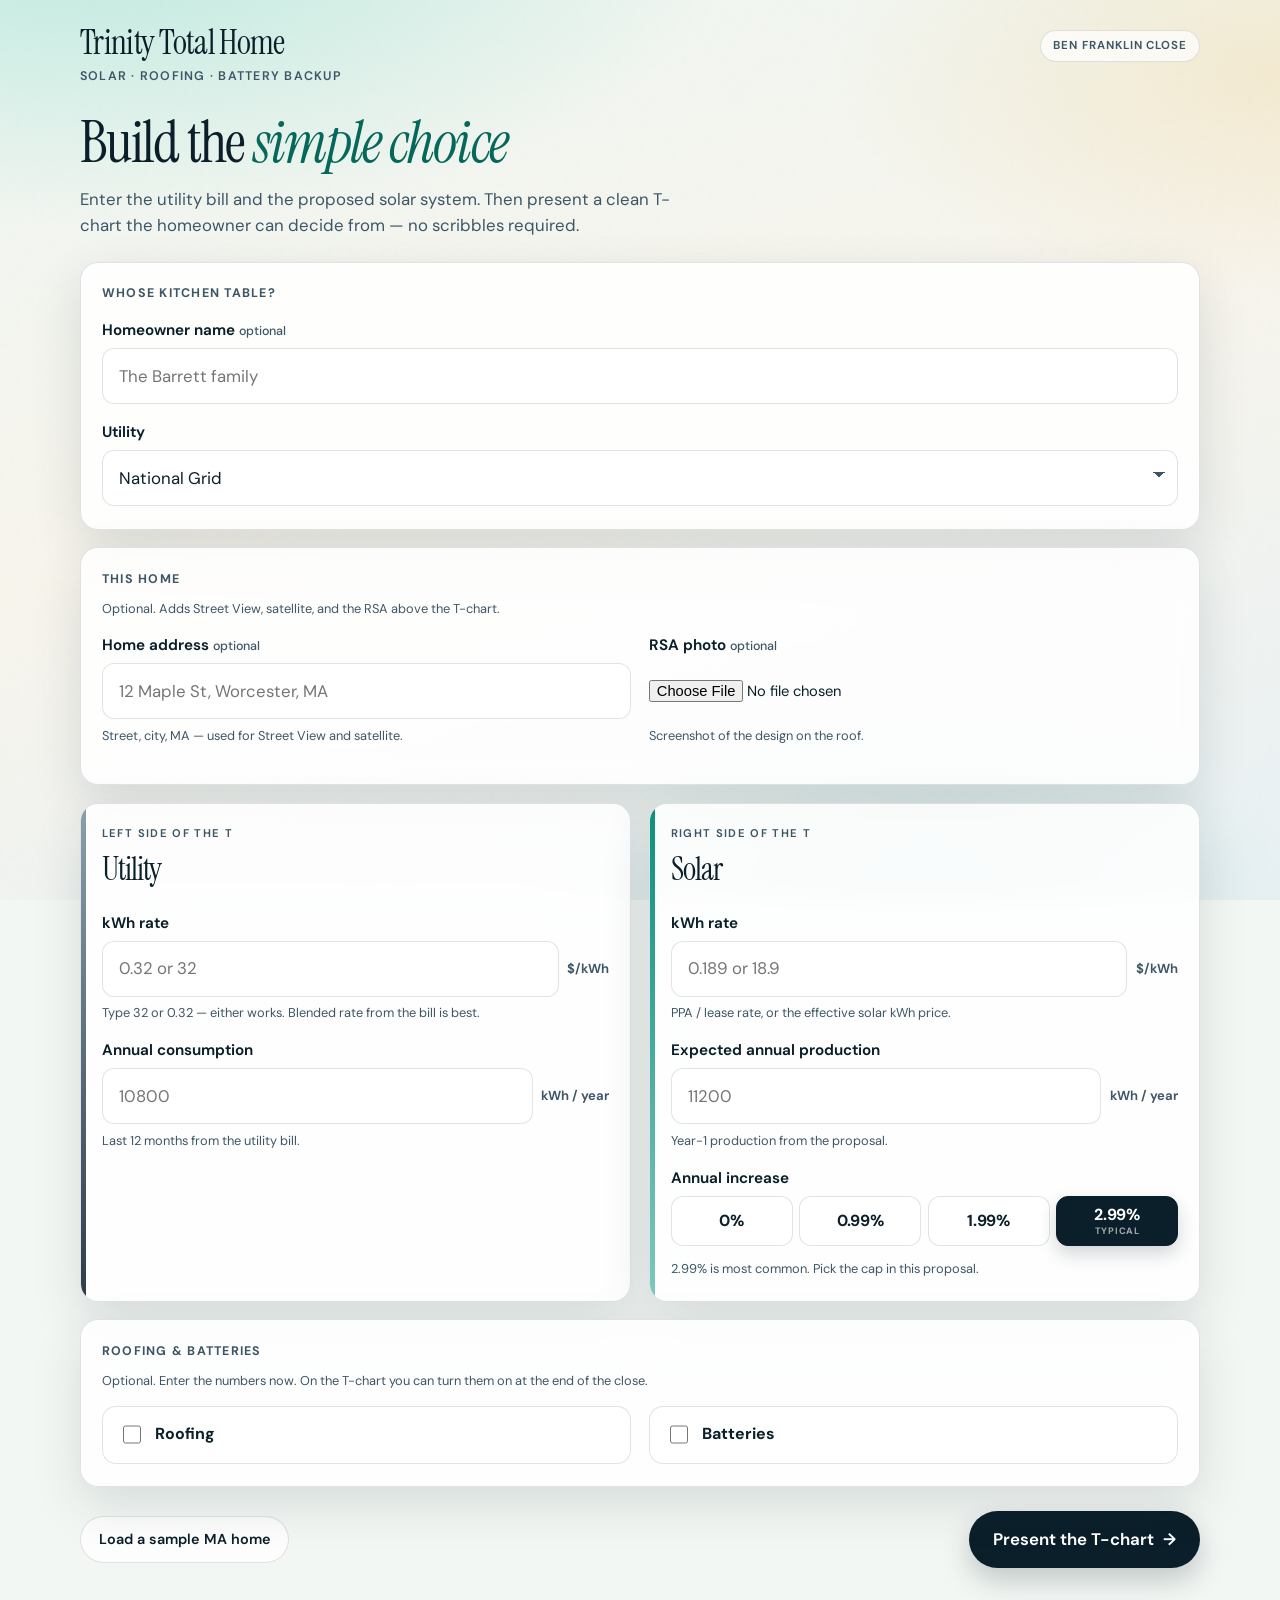
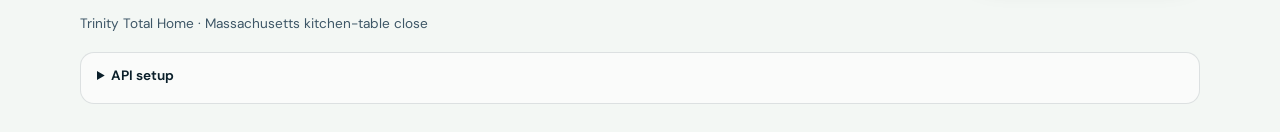
==== index.html @ 81cb76ee "Move roofing and battery toggles to sit just above the T-chart." ====
<!DOCTYPE html>
<html lang="en">
<head>
  <meta charset="UTF-8" />
  <meta name="viewport" content="width=device-width, initial-scale=1.0, viewport-fit=cover" />
  <meta name="apple-mobile-web-app-capable" content="yes" />
  <meta name="apple-mobile-web-app-status-bar-style" content="black-translucent" />
  <meta name="apple-mobile-web-app-title" content="Trinity Close" />
  <meta http-equiv="Cache-Control" content="no-cache, no-store, must-revalidate" />
  <title>The Simple Choice | Trinity Total Home</title>
  <link rel="preconnect" href="https://fonts.googleapis.com" />
  <link rel="preconnect" href="https://fonts.gstatic.com" crossorigin />
  <link href="https://fonts.googleapis.com/css2?family=DM+Sans:ital,opsz,wght@0,9..40,400;0,9..40,500;0,9..40,600;0,9..40,700;1,9..40,400&family=Instrument+Serif:ital@0;1&display=swap" rel="stylesheet" />
  <link rel="stylesheet" href="styles.css?v=home10" />
</head>
<body>
  <div class="atmosphere" aria-hidden="true"></div>

  <!-- ───────── Page 1: Intake ───────── -->
  <div id="screen-input" class="screen is-active" data-screen="input">
    <header class="site-header">
      <div>
        <p class="brand">Trinity Total Home</p>
        <p class="brand-sub">Solar · Roofing · Battery Backup</p>
      </div>
      <p class="tool-chip">Ben Franklin close</p>
    </header>

    <main class="intake">
      <section class="hero">
        <h1>Build the <em>simple choice</em></h1>
        <p class="lede">
          Enter the utility bill and the proposed solar system. Then present a clean T-chart
          the homeowner can decide from — no scribbles required.
        </p>
      </section>

      <form id="intake-form" class="intake-grid" autocomplete="off">
        <section class="panel identity">
          <h2>Whose kitchen table?</h2>
          <label class="field">
            <span class="field-label">Homeowner name <span class="optional">optional</span></span>
            <input id="customer-name" type="text" placeholder="The Barrett family" enterkeyhint="next" />
          </label>
          <label class="field">
            <span class="field-label">Utility</span>
            <select id="utility-name">
              <option value="National Grid">National Grid</option>
              <option value="Eversource">Eversource</option>
              <option value="Unitil">Unitil</option>
              <option value="Municipal light">Municipal light department</option>
              <option value="Utility">Other / unspecified</option>
            </select>
          </label>
        </section>

        <section class="panel identity home-intake">
          <h2>This home</h2>
          <p class="hint identity-lead">Optional. Adds Street View, satellite, and the RSA above the T-chart.</p>
          <div class="home-intake-grid">
            <label class="field">
              <span class="field-label">Home address <span class="optional">optional</span></span>
              <input
                id="home-address"
                type="text"
                placeholder="12 Maple St, Worcester, MA"
                enterkeyhint="next"
                autocomplete="street-address"
              />
              <span class="hint">Street, city, MA — used for Street View and satellite.</span>
            </label>
            <label class="field rsa-field">
              <span class="field-label">RSA photo <span class="optional">optional</span></span>
              <input id="rsa-photo" type="file" accept="image/*" />
              <span class="hint">Screenshot of the design on the roof.</span>
              <div class="rsa-preview" id="rsa-preview" hidden>
                <img id="rsa-preview-img" alt="RSA design preview" />
                <button type="button" class="text-btn" id="rsa-clear">Remove</button>
              </div>
            </label>
          </div>
        </section>

        <section class="panel side-card side-utility">
          <p class="side-kicker">Left side of the T</p>
          <h2>Utility</h2>
          <label class="field">
            <span class="field-label">kWh rate</span>
            <div class="input-with-unit">
              <input
                id="utility-rate"
                type="number"
                min="0"
                step="any"
                inputmode="decimal"
                placeholder="0.32 or 32"
                required
              />
              <span class="unit" id="utility-rate-hint">$/kWh</span>
            </div>
            <span class="hint">Type 32 or 0.32 — either works. Blended rate from the bill is best.</span>
          </label>
          <label class="field">
            <span class="field-label">Annual consumption</span>
            <div class="input-with-unit">
              <input
                id="utility-kwh"
                type="number"
                min="0"
                step="1"
                inputmode="numeric"
                placeholder="10800"
                required
              />
              <span class="unit">kWh / year</span>
            </div>
            <span class="hint">Last 12 months from the utility bill.</span>
          </label>
        </section>

        <section class="panel side-card side-solar">
          <p class="side-kicker">Right side of the T</p>
          <h2>Solar</h2>
          <label class="field">
            <span class="field-label">kWh rate</span>
            <div class="input-with-unit">
              <input
                id="solar-rate"
                type="number"
                min="0"
                step="any"
                inputmode="decimal"
                placeholder="0.189 or 18.9"
                required
              />
              <span class="unit" id="solar-rate-hint">$/kWh</span>
            </div>
            <span class="hint">PPA / lease rate, or the effective solar kWh price.</span>
          </label>
          <label class="field">
            <span class="field-label">Expected annual production</span>
            <div class="input-with-unit">
              <input
                id="solar-kwh"
                type="number"
                min="0"
                step="1"
                inputmode="numeric"
                placeholder="11200"
                required
              />
              <span class="unit">kWh / year</span>
            </div>
            <span class="hint">Year-1 production from the proposal.</span>
          </label>
          <fieldset class="field escalator-field">
            <legend class="field-label">Annual increase</legend>
            <div class="escalator-pills" role="radiogroup" aria-label="Solar annual increase">
              <label>
                <input type="radio" name="solar-escalator" value="0" />
                <span>0%</span>
              </label>
              <label>
                <input type="radio" name="solar-escalator" value="0.0099" />
                <span>0.99%</span>
              </label>
              <label>
                <input type="radio" name="solar-escalator" value="0.0199" />
                <span>1.99%</span>
              </label>
              <label>
                <input type="radio" name="solar-escalator" value="0.0299" checked />
                <span>2.99%<small>typical</small></span>
              </label>
            </div>
            <span class="hint">2.99% is most common. Pick the cap in this proposal.</span>
          </fieldset>
        </section>

        <section class="panel addons-intake">
          <h2>Roofing &amp; batteries</h2>
          <p class="hint identity-lead">Optional. Enter the numbers now. On the T-chart you can turn them on at the end of the close.</p>
          <div class="addons-intake-grid">
            <div class="addon-block">
              <label class="addon-check">
                <input type="checkbox" id="roofing-include" />
                <span>Roofing</span>
              </label>
              <div class="addon-fields" id="roofing-fields" hidden>
                <label class="field">
                  <span class="field-label">Total contract price</span>
                  <div class="input-with-unit">
                    <input id="roofing-price" type="text" inputmode="decimal" placeholder="28500" />
                    <span class="unit">$</span>
                  </div>
                </label>
                <label class="field">
                  <span class="field-label">Monthly payment</span>
                  <div class="input-with-unit">
                    <input id="roofing-monthly" type="text" inputmode="decimal" placeholder="219" />
                    <span class="unit">$/mo</span>
                  </div>
                  <span class="hint">Typically financed.</span>
                </label>
              </div>
            </div>
            <div class="addon-block">
              <label class="addon-check">
                <input type="checkbox" id="battery-include" />
                <span>Batteries</span>
              </label>
              <div class="addon-fields" id="battery-fields" hidden>
                <label class="field">
                  <span class="field-label">Monthly payment</span>
                  <div class="input-with-unit">
                    <input id="battery-monthly" type="text" inputmode="decimal" placeholder="95" />
                    <span class="unit">$/mo</span>
                  </div>
                  <span class="hint">Financed or as a monthly adder.</span>
                </label>
              </div>
            </div>
          </div>
        </section>

        <div class="intake-actions">
          <button type="button" class="btn-ghost" id="sample-btn">Load a sample MA home</button>
          <button type="submit" class="btn-primary" id="present-btn">
            Present the T-chart
            <span aria-hidden="true">→</span>
          </button>
        </div>
      </form>
    </main>

    <footer class="site-footer">
      <p>Trinity Total Home · Massachusetts kitchen-table close</p>
      <details class="api-setup" id="api-setup">
        <summary>API setup</summary>
        <p>Paste a Google Maps key once per iPad. Restrict it to this website. Street View and satellite use that key.</p>
        <label class="field">
          <span class="field-label">Google Maps key</span>
          <input id="google-maps-key" type="password" autocomplete="off" spellcheck="false" />
        </label>
        <label class="field" hidden>
          <span class="field-label">Flyover worker URL</span>
          <input
            id="flyover-worker-url"
            type="text"
            inputmode="url"
            placeholder="https://trinity-flyover.your-name.workers.dev"
            autocomplete="off"
            spellcheck="false"
          />
        </label>
        <button type="button" class="text-btn" id="save-keys-btn">Save on this device</button>
        <p class="hint" id="keys-status"></p>
      </details>
    </footer>
  </div>

  <!-- ───────── Page 2: T-chart ───────── -->
  <div id="screen-chart" class="screen" data-screen="chart" hidden>
    <header class="present-header">
      <div class="present-brand">
        <p class="brand">Trinity Total Home</p>
        <p class="brand-sub" id="present-kicker">A simple choice</p>
      </div>
      <div class="present-tools">
        <button type="button" class="text-btn" id="walk-btn" aria-pressed="false">Walk through</button>
        <button type="button" class="text-btn" id="edit-btn">Edit numbers</button>
      </div>
    </header>

    <main class="present">
      <p class="prepared-for" id="prepared-for"></p>
      <h1 class="present-title">Two paths. <em>One easy choice.</em></h1>

      <div class="visualize-wrap" id="visualize-wrap" hidden>
        <button type="button" class="btn-primary" id="visualize-btn">Visualize the future</button>
      </div>

      <section class="home-flyover" id="home-flyover" data-step="0" hidden>
        <p class="story-kicker">This home</p>
        <h2 class="flyover-heading">Your roof. Your design.</h2>
        <p class="flyover-address" id="flyover-address"></p>

        <div class="flyover-player" id="flyover-player" hidden>
          <video id="flyover-video" controls playsinline></video>
          <button type="button" class="text-btn" id="show-stills-btn">Show stills</button>
        </div>

        <div class="flyover-stills" id="flyover-stills">
          <figure>
            <div class="still-frame">
              <img id="street-img" alt="Street View of the home" hidden />
              <p class="still-placeholder" id="street-placeholder">Street View</p>
            </div>
            <figcaption>Street View</figcaption>
          </figure>
          <figure>
            <div class="still-frame">
              <img id="satellite-img" alt="Satellite view of the home" hidden />
              <p class="still-placeholder" id="satellite-placeholder">Satellite</p>
            </div>
            <figcaption>Satellite</figcaption>
          </figure>
          <figure>
            <div class="still-frame">
              <img id="rsa-still-img" alt="RSA solar design" hidden />
              <p class="still-placeholder" id="rsa-placeholder">RSA design</p>
            </div>
            <figcaption>RSA design</figcaption>
          </figure>
        </div>

        <div class="flyover-actions" id="flyover-actions" hidden>
          <button type="button" class="btn-primary" id="generate-flyover" disabled>
            Generate flyover
          </button>
          <p class="flyover-note" id="flyover-note">Flyover unlocks when Imagine is connected.</p>
        </div>
        <p class="flyover-limits">
          Street View, satellite, and the RSA for this home — not a measured 3D model of the roof.
          Some MA streets have no Street View.
        </p>
        <button type="button" class="text-btn" id="hide-flyover-btn">Hide home view</button>
      </section>

      <section class="addons-present" id="addons-present" hidden>
        <div class="addons-present-bar">
          <p class="story-kicker">Add on</p>
          <div class="addon-present-pills">
            <button type="button" id="present-roofing-btn" aria-pressed="false" hidden>
              Roofing
            </button>
            <button type="button" id="present-battery-btn" aria-pressed="false" hidden>
              Batteries
            </button>
          </div>
        </div>
        <div class="addon-present-lines">
          <p id="addon-roofing-line" hidden></p>
          <p id="addon-battery-line" hidden></p>
        </div>
        <p class="addon-present-monthly" id="addon-present-monthly"></p>
      </section>

      <article class="tchart" id="tchart" aria-label="Utility versus solar comparison">
        <div class="tchart-head">
          <div class="head-cell util">
            <p class="head-kicker" id="util-head-kicker">Utility</p>
            <h2 id="util-head">Utility</h2>
            <p class="head-note">Stay the course</p>
          </div>
          <div class="t-join" aria-hidden="true"></div>
          <div class="head-cell solar">
            <p class="head-kicker">Trinity Solar</p>
            <h2>Solar</h2>
            <p class="head-note">Take control</p>
          </div>
        </div>

        <div class="tchart-row" data-step="1">
          <div class="cell util">
            <p class="cell-value" id="util-rate">—</p>
            <p class="cell-sub" id="util-rate-sub">per kWh</p>
          </div>
          <div class="row-label">
            <span>01</span>
            kWh rate
          </div>
          <div class="cell solar">
            <p class="cell-value" id="solar-rate-out">—</p>
            <p class="cell-sub">locked-in per kWh</p>
          </div>
        </div>

        <div class="tchart-row" data-step="2">
          <div class="cell util">
            <p class="cell-value" id="util-kwh-out">—</p>
            <p class="cell-sub">used each year</p>
          </div>
          <div class="row-label">
            <span>02</span>
            kWh / year
          </div>
          <div class="cell solar">
            <p class="cell-value" id="solar-kwh-out">—</p>
            <p class="cell-sub" id="coverage-sub">produced each year</p>
          </div>
        </div>

        <div class="tchart-row" data-step="3">
          <div class="cell util">
            <p class="cell-value" id="util-annual">—</p>
            <p class="cell-sub">year one</p>
          </div>
          <div class="row-label">
            <span>03</span>
            Annual cost
          </div>
          <div class="cell solar" id="annual-solar-cell">
            <p class="cell-value" id="solar-annual">—</p>
            <p class="cell-sub" id="annual-save-sub">year one</p>
            <div class="cost-breakdown" id="annual-breakdown">
              <p>
                <span>
                  <span class="bd-name">Solar</span>
                  <span class="bd-math" id="annual-bd-solar-math"></span>
                </span>
                <strong id="annual-bd-solar">—</strong>
              </p>
              <p id="annual-bd-util-row">
                <span>
                  <span class="bd-name" id="annual-bd-util-label">Utility leftover</span>
                  <span class="bd-math" id="annual-bd-util-math"></span>
                </span>
                <strong id="annual-bd-util">—</strong>
              </p>
              <p id="annual-bd-roof-row" hidden>
                <span>
                  <span class="bd-name">Roofing</span>
                  <span class="bd-math">financed</span>
                </span>
                <strong id="annual-bd-roof">—</strong>
              </p>
              <p id="annual-bd-battery-row" hidden>
                <span>
                  <span class="bd-name">Batteries</span>
                  <span class="bd-math">monthly × 12</span>
                </span>
                <strong id="annual-bd-battery">—</strong>
              </p>
              <p class="bd-total">
                <span>Together</span>
                <strong id="annual-bd-total">—</strong>
              </p>
            </div>
          </div>
        </div>

        <div class="tchart-row is-close" data-step="4">
          <div class="cell util">
            <p class="cell-value" id="util-monthly">—</p>
            <p class="cell-sub">average month</p>
          </div>
          <div class="row-label">
            <span>04</span>
            Monthly cost
          </div>
          <div class="cell solar" id="monthly-solar-cell">
            <p class="cell-value" id="solar-monthly">—</p>
            <p class="cell-sub" id="monthly-save-sub">average month</p>
            <div class="cost-breakdown" id="monthly-breakdown">
              <p>
                <span>
                  <span class="bd-name">Solar</span>
                  <span class="bd-math" id="monthly-bd-solar-math"></span>
                </span>
                <strong id="monthly-bd-solar">—</strong>
              </p>
              <p id="monthly-bd-util-row">
                <span>
                  <span class="bd-name" id="monthly-bd-util-label">Utility leftover</span>
                  <span class="bd-math" id="monthly-bd-util-math"></span>
                </span>
                <strong id="monthly-bd-util">—</strong>
              </p>
              <p id="monthly-bd-roof-row" hidden>
                <span>
                  <span class="bd-name">Roofing</span>
                  <span class="bd-math">financed monthly</span>
                </span>
                <strong id="monthly-bd-roof">—</strong>
              </p>
              <p id="monthly-bd-battery-row" hidden>
                <span>
                  <span class="bd-name">Batteries</span>
                  <span class="bd-math">monthly</span>
                </span>
                <strong id="monthly-bd-battery">—</strong>
              </p>
              <p class="bd-total">
                <span>Together</span>
                <strong id="monthly-bd-total">—</strong>
              </p>
            </div>
          </div>
        </div>
      </article>

      <section class="story" data-step="5">
        <div class="story-card story-utility">
          <p class="story-kicker">Massachusetts utility rates</p>
          <h3>No cap. Rising over <a class="rate-source" href="https://nuwattenergy.com/en/massachusetts/electricity-rate-trends-2026" target="_blank" rel="noopener noreferrer"><em>10%</em></a> a year since 2020.</h3>
          <p>
            Massachusetts utility rates have been climbing more than <strong>10% annually</strong>
            since 2020. There is no ceiling. Winter spikes, gas markets, and grid upgrades all
            land on the bill — and nothing in a utility tariff stops next year’s increase.
          </p>
          <div class="spark-wrap" aria-hidden="true">
            <svg id="sparkline" viewBox="0 0 320 88" role="img"></svg>
            <div class="spark-labels">
              <span>2020</span>
              <span>today · over 10% / year</span>
            </div>
          </div>
          <a
            class="source-link"
            href="https://nuwattenergy.com/en/massachusetts/electricity-rate-trends-2026"
            target="_blank"
            rel="noopener noreferrer"
          >Source: Massachusetts electricity rate trends, 2026</a>
        </div>

        <div class="story-card story-solar">
          <p class="story-kicker">Your Trinity solar rate</p>
          <h3 id="solar-cap-headline">Capped at <em>2.99%</em> a year. Guaranteed.</h3>
          <p id="solar-cap-body">
            Your solar kWh price can rise less than 3% annually — <strong>2.99%</strong>, written
            into the agreement. No August surprise. No uncapped climb. You know the number before
            you sign, and it stays honest for the life of the contract.
          </p>
          <div class="cap-badge">
            <p class="cap-num" id="cap-num">2.99%</p>
            <p class="cap-copy" id="cap-copy">annual increase<br />less than 3%, guaranteed</p>
          </div>
          <p class="cap-foot" id="cap-foot">Written into the agreement</p>
        </div>
      </section>

      <section class="horizon" data-step="6">
        <div class="horizon-copy">
          <p class="story-kicker" id="horizon-kicker">If the next decade looks like the last</p>
          <h3>Ten years of bills, side by side</h3>
          <p>
            Utility path assumes rates keep rising at <strong id="horizon-util-pct">10% / year</strong>
            — <span id="horizon-util-story">in line with Massachusetts since 2020</span>.
            Solar path uses your locked-in <strong id="horizon-cap">2.99%</strong> cap
            on the numbers above.
          </p>
        </div>
        <div class="horizon-bars">
          <div class="hbar">
            <div class="hbar-meta">
              <span id="horizon-util-label">Utility</span>
              <strong id="horizon-util">—</strong>
            </div>
            <div class="hbar-track">
              <div class="hbar-fill util" id="hbar-util"></div>
            </div>
          </div>
          <div class="hbar">
            <div class="hbar-meta">
              <span id="horizon-solar-label">Solar</span>
              <strong id="horizon-solar">—</strong>
            </div>
            <div class="hbar-track">
              <div class="hbar-fill solar" id="hbar-solar"></div>
            </div>
          </div>
        </div>
        <p class="horizon-save" id="horizon-save"></p>
        <div class="util-path" id="util-path">
          <p class="util-path-label">Utility increase in this 10-year view</p>
          <div class="util-path-pills" role="radiogroup" aria-label="Utility annual increase">
            <label>
              <input type="radio" name="utility-escalator" value="5" />
              <span>5%<small>longer-term</small></span>
            </label>
            <label>
              <input type="radio" name="utility-escalator" value="10" checked />
              <span>10%<small>since 2020</small></span>
            </label>
          </div>
        </div>
        <p class="disclaimer" id="disclaimer">
          Comparison uses year-1 costs from the T-chart, then applies 10% annual utility increases
          (the Massachusetts pace since 2020) versus the solar escalator selected for this proposal.
          If production is below usage, solar-side annual and monthly totals include leftover utility
          kWh at today’s utility rate; that leftover still escalates at 10% in the 10-year view.
          Past utility increases do not guarantee future rates. Illustrative — not a savings guarantee.
        </p>
      </section>
    </main>
  </div>

  <div class="walk-hint" id="walk-hint" hidden>Tap anywhere to reveal the next line</div>
  <div class="still-zoom" id="still-zoom" hidden>
    <figure>
      <img id="still-zoom-img" alt="" />
      <figcaption id="still-zoom-cap"></figcaption>
    </figure>
  </div>

  <script src="app.js?v=home10"></script>
</body>
</html>
---- styles.css ----
:root {
  --ink: #0b1f2a;
  --ink-soft: #3d5666;
  --paper: #f3f7f4;
  --panel: rgba(255, 255, 255, 0.86);
  --line: rgba(11, 31, 42, 0.12);
  --accent: #0d8f7c;
  --accent-deep: #06685a;
  --amber: #e8a317;
  --sky: #7ec8c0;
  --utility: #5a6b75;
  --utility-deep: #2c3d48;
  --radius: 18px;
  --shadow: 0 18px 50px rgba(11, 31, 42, 0.12);
  --font: "DM Sans", system-ui, sans-serif;
  --display: "Instrument Serif", Georgia, serif;
  --safe-top: env(safe-area-inset-top, 0px);
  --safe-bottom: env(safe-area-inset-bottom, 0px);
}

*,
*::before,
*::after {
  box-sizing: border-box;
}

html {
  scroll-behavior: smooth;
}

body {
  margin: 0;
  min-height: 100vh;
  min-height: 100dvh;
  font-family: var(--font);
  color: var(--ink);
  background: var(--paper);
  line-height: 1.5;
  overflow-x: hidden;
  -webkit-tap-highlight-color: transparent;
}

.atmosphere {
  position: fixed;
  inset: 0;
  z-index: -1;
  background:
    radial-gradient(ellipse 90% 60% at 8% -8%, rgba(46, 196, 167, 0.26), transparent 55%),
    radial-gradient(ellipse 70% 50% at 100% 8%, rgba(232, 163, 23, 0.14), transparent 50%),
    radial-gradient(ellipse 55% 40% at 72% 100%, rgba(13, 143, 124, 0.12), transparent 55%),
    linear-gradient(165deg, #eef6f2 0%, #f7f4ec 48%, #e8f1f4 100%);
}

.atmosphere::after {
  content: "";
  position: absolute;
  inset: 0;
  background-image: url("data:image/svg+xml,%3Csvg viewBox='0 0 200 200' xmlns='http://www.w3.org/2000/svg'%3E%3Cfilter id='n'%3E%3CfeTurbulence type='fractalNoise' baseFrequency='0.85' numOctaves='3' stitchTiles='stitch'/%3E%3C/filter%3E%3Crect width='100%25' height='100%25' filter='url(%23n)' opacity='0.45'/%3E%3C/svg%3E");
  opacity: 0.035;
  pointer-events: none;
}

.screen {
  min-height: 100vh;
  min-height: 100dvh;
}

.screen[hidden] {
  display: none;
}

.site-header,
.intake,
.site-footer,
.present-header,
.present {
  width: min(1120px, calc(100% - 2rem));
  margin-inline: auto;
}

.site-header,
.present-header {
  display: flex;
  justify-content: space-between;
  align-items: flex-start;
  gap: 1rem;
  padding: calc(1.5rem + var(--safe-top)) 0 0.5rem;
}

.brand {
  margin: 0;
  font-size: clamp(1.55rem, 3.5vw, 2.15rem);
  font-family: var(--display);
  font-weight: 400;
  letter-spacing: -0.02em;
  line-height: 1.1;
}

.brand-sub {
  margin: 0.3rem 0 0;
  color: var(--ink-soft);
  font-size: 0.78rem;
  font-weight: 600;
  letter-spacing: 0.1em;
  text-transform: uppercase;
}

.tool-chip {
  margin: 0.35rem 0 0;
  padding: 0.4rem 0.75rem;
  border-radius: 999px;
  border: 1px solid var(--line);
  background: rgba(255, 255, 255, 0.7);
  font-size: 0.72rem;
  font-weight: 650;
  letter-spacing: 0.08em;
  text-transform: uppercase;
  color: var(--ink-soft);
  white-space: nowrap;
}

.hero {
  padding: 1.25rem 0 1.5rem;
}

.hero h1,
.present-title {
  margin: 0;
  font-family: var(--display);
  font-size: clamp(2.2rem, 5.5vw, 3.6rem);
  font-weight: 400;
  line-height: 1.05;
  letter-spacing: -0.03em;
}

.hero h1 em,
.present-title em,
.story-card h3 em {
  font-style: italic;
  color: var(--accent-deep);
}

.lede {
  margin: 0.85rem 0 0;
  max-width: 38rem;
  color: var(--ink-soft);
  font-size: 1.05rem;
}

.intake-grid {
  display: grid;
  grid-template-columns: 1fr 1fr;
  gap: 1.1rem;
}

.identity {
  grid-column: 1 / -1;
}

.home-intake-grid {
  display: grid;
  grid-template-columns: 1fr 1fr;
  gap: 1.05rem 1.1rem;
}

.identity-lead {
  margin: -0.35rem 0 1rem;
}

.addons-intake {
  grid-column: 1 / -1;
}

.addons-intake-grid {
  display: grid;
  grid-template-columns: 1fr 1fr;
  gap: 1.05rem 1.1rem;
}

.addon-block {
  padding: 0.95rem 1rem 1rem;
  border: 1px solid var(--line);
  border-radius: 14px;
  background: rgba(255, 255, 255, 0.72);
}

.addon-check {
  display: flex;
  align-items: center;
  gap: 0.65rem;
  font-weight: 700;
  cursor: pointer;
}

.addon-check input {
  width: 1.15rem;
  height: 1.15rem;
  accent-color: var(--accent-deep);
}

.addon-fields {
  display: grid;
  gap: 0.75rem;
  margin-top: 0.9rem;
}

.addon-fields[hidden] {
  display: none;
}

.addons-present {
  margin: 0 0 0.85rem;
  padding: 0.85rem 1.1rem 0.95rem;
  background: var(--panel);
  backdrop-filter: blur(14px);
  border: 1px solid var(--line);
  border-radius: var(--radius);
  box-shadow: var(--shadow);
}

.addons-present[hidden] {
  display: none;
}

.addons-present-bar {
  display: flex;
  flex-wrap: wrap;
  align-items: center;
  justify-content: space-between;
  gap: 0.65rem 1rem;
}

.addons-present-bar .story-kicker {
  margin: 0;
}

.addon-present-pills {
  display: flex;
  flex-wrap: wrap;
  gap: 0.55rem;
}

.addon-present-pills button {
  appearance: none;
  border: 1.5px solid var(--line);
  background: #fff;
  color: var(--ink);
  border-radius: 999px;
  padding: 0.7rem 1.15rem;
  font: inherit;
  font-weight: 700;
  cursor: pointer;
  transition: background 0.2s ease, color 0.2s ease, border-color 0.2s ease, box-shadow 0.2s ease;
}

.addon-present-pills button:hover {
  border-color: color-mix(in srgb, var(--accent) 45%, var(--line));
}

.addon-present-pills button[aria-pressed="true"] {
  background: var(--accent-deep);
  border-color: var(--accent-deep);
  color: #fff;
  box-shadow: 0 8px 18px rgba(6, 104, 90, 0.22);
}

.addon-present-pills button[hidden] {
  display: none;
}

.addon-present-lines {
  display: grid;
  gap: 0.25rem;
  margin-top: 0.7rem;
}

.addon-present-lines p {
  margin: 0;
  font-weight: 650;
}

.addon-present-lines p[hidden] {
  display: none;
}

.addon-present-monthly {
  margin: 0.55rem 0 0;
  font-family: var(--display);
  font-size: clamp(1.1rem, 2.2vw, 1.45rem);
  letter-spacing: -0.02em;
  color: var(--accent-deep);
}

.panel {
  background: var(--panel);
  backdrop-filter: blur(14px);
  border: 1px solid var(--line);
  border-radius: var(--radius);
  box-shadow: var(--shadow);
  padding: 1.35rem 1.3rem 1.4rem;
}

.panel h2 {
  margin: 0 0 1rem;
  font-size: 0.78rem;
  font-weight: 700;
  letter-spacing: 0.1em;
  text-transform: uppercase;
  color: var(--ink-soft);
}

.side-card {
  position: relative;
  overflow: hidden;
}

.side-card::before {
  content: "";
  position: absolute;
  left: 0;
  top: 0;
  bottom: 0;
  width: 5px;
}

.side-utility::before {
  background: linear-gradient(180deg, #8aa0ad, var(--utility-deep));
}

.side-solar::before {
  background: linear-gradient(180deg, var(--accent), var(--sky));
}

.side-kicker {
  margin: 0 0 0.2rem;
  font-size: 0.7rem;
  font-weight: 650;
  letter-spacing: 0.12em;
  text-transform: uppercase;
  color: var(--ink-soft);
}

.side-card h2 {
  margin-bottom: 1.15rem;
  font-family: var(--display);
  font-size: 2rem;
  font-weight: 400;
  letter-spacing: -0.03em;
  text-transform: none;
  color: var(--ink);
}

.field {
  display: grid;
  gap: 0.4rem;
  margin-bottom: 1.05rem;
}

.field:last-of-type {
  margin-bottom: 0;
}

.escalator-field {
  border: 0;
  padding: 0;
  margin: 1.05rem 0 0;
  min-width: 0;
}

.escalator-field legend {
  padding: 0;
  margin-bottom: 0.4rem;
}

.escalator-pills {
  display: grid;
  grid-template-columns: repeat(4, minmax(0, 1fr));
  gap: 0.4rem;
}

.escalator-pills label {
  position: relative;
  display: grid;
  place-items: center;
  min-height: 3.15rem;
  padding: 0.55rem 0.3rem;
  border: 1.5px solid var(--line);
  border-radius: 12px;
  background: #fff;
  cursor: pointer;
  font-weight: 700;
  letter-spacing: -0.02em;
  transition: background 0.2s ease, color 0.2s ease, border-color 0.2s ease, box-shadow 0.2s ease;
}

.escalator-pills input {
  position: absolute;
  opacity: 0;
  pointer-events: none;
}

.escalator-pills label:hover {
  border-color: var(--accent);
}

.escalator-pills label:has(:checked) {
  background: var(--ink);
  color: #fff;
  border-color: var(--ink);
  box-shadow: 0 8px 18px rgba(11, 31, 42, 0.18);
}

.escalator-pills span {
  display: flex;
  flex-direction: column;
  align-items: center;
  line-height: 1.1;
}

.escalator-pills small {
  margin-top: 0.18rem;
  font-size: 0.58rem;
  font-weight: 700;
  letter-spacing: 0.08em;
  text-transform: uppercase;
  opacity: 0.62;
}

.escalator-field .hint {
  margin-top: 0.4rem;
}

.field-label {
  font-size: 0.95rem;
  font-weight: 650;
}

.optional {
  font-weight: 500;
  color: var(--ink-soft);
  font-size: 0.78rem;
}

input[type="text"],
input[type="number"],
input[type="password"],
input[type="url"],
select {
  width: 100%;
  appearance: none;
  border: 1.5px solid var(--line);
  border-radius: 12px;
  background: #fff;
  color: var(--ink);
  font: inherit;
  font-size: 1.05rem;
  padding: 0.9rem 1rem;
  min-height: 3.15rem;
  transition: border-color 0.2s ease, box-shadow 0.2s ease;
}

select {
  background-image:
    linear-gradient(45deg, transparent 50%, var(--ink-soft) 50%),
    linear-gradient(135deg, var(--ink-soft) 50%, transparent 50%);
  background-position:
    calc(100% - 18px) calc(50% - 3px),
    calc(100% - 12px) calc(50% - 3px);
  background-size: 6px 6px, 6px 6px;
  background-repeat: no-repeat;
  padding-right: 2.5rem;
}

input:focus,
select:focus {
  outline: none;
  border-color: var(--accent);
  box-shadow: 0 0 0 4px color-mix(in srgb, var(--accent) 18%, transparent);
}

.input-with-unit {
  display: grid;
  grid-template-columns: 1fr auto;
  align-items: center;
  gap: 0.55rem;
}

.unit {
  font-size: 0.82rem;
  font-weight: 650;
  color: var(--ink-soft);
  white-space: nowrap;
}

.hint {
  font-size: 0.8rem;
  color: var(--ink-soft);
}

.intake-actions {
  grid-column: 1 / -1;
  display: flex;
  flex-wrap: wrap;
  justify-content: space-between;
  align-items: center;
  gap: 0.85rem;
  padding: 0.4rem 0 1.5rem;
}

.btn-primary,
.btn-ghost,
.text-btn {
  appearance: none;
  font: inherit;
  cursor: pointer;
  touch-action: manipulation;
}

.btn-primary {
  border: 0;
  border-radius: 999px;
  background: var(--ink);
  color: #fff;
  padding: 1rem 1.5rem;
  font-size: 1.05rem;
  font-weight: 650;
  display: inline-flex;
  align-items: center;
  gap: 0.55rem;
  box-shadow: 0 12px 28px rgba(11, 31, 42, 0.22);
  transition: transform 0.2s ease, background 0.2s ease;
}

.btn-primary:hover {
  background: var(--accent-deep);
  transform: translateY(-1px);
}

.btn-ghost,
.text-btn {
  border: 1px solid var(--line);
  background: rgba(255, 255, 255, 0.7);
  color: var(--ink);
  border-radius: 999px;
  padding: 0.75rem 1.1rem;
  font-size: 0.9rem;
  font-weight: 600;
}

.text-btn {
  padding: 0.5rem 0.9rem;
  font-size: 0.8rem;
}

.btn-ghost:hover,
.text-btn:hover,
.text-btn[aria-pressed="true"] {
  border-color: var(--accent);
  color: var(--accent-deep);
  background: color-mix(in srgb, var(--accent) 10%, #fff);
}

.site-footer {
  padding: 0.5rem 0 calc(1.75rem + var(--safe-bottom));
  color: var(--ink-soft);
  font-size: 0.85rem;
}

.rsa-preview {
  display: flex;
  align-items: center;
  gap: 0.75rem;
  margin-top: 0.55rem;
}

.rsa-preview[hidden] {
  display: none;
}

.rsa-preview img {
  width: 5.5rem;
  height: 5.5rem;
  object-fit: cover;
  border-radius: 12px;
  border: 1px solid var(--line);
}

input[type="file"] {
  width: 100%;
  font: inherit;
  font-size: 0.92rem;
}

.api-setup {
  margin-top: 1.1rem;
  padding: 0.85rem 1rem 1rem;
  border: 1px solid var(--line);
  border-radius: 14px;
  background: rgba(255, 255, 255, 0.55);
}

.api-setup summary {
  cursor: pointer;
  font-weight: 650;
  color: var(--ink);
}

.api-setup p {
  margin: 0.55rem 0 0.85rem;
  max-width: 36rem;
}

.api-setup .field {
  margin-bottom: 0.75rem;
}

.api-setup .hint {
  margin: 0.55rem 0 0;
}

/* ── Presentation ── */
#screen-chart {
  padding-bottom: calc(2rem + var(--safe-bottom));
}

.present-tools {
  display: flex;
  gap: 0.45rem;
  flex-wrap: wrap;
  justify-content: flex-end;
}

.prepared-for {
  margin: 0.35rem 0 0;
  min-height: 1.2em;
  font-size: 0.82rem;
  font-weight: 650;
  letter-spacing: 0.08em;
  text-transform: uppercase;
  color: var(--accent-deep);
}

.present-title {
  margin: 0.2rem 0 1.25rem;
}

.visualize-wrap {
  margin: -0.35rem 0 1.25rem;
}

.visualize-wrap[hidden] {
  display: none;
}

.home-flyover {
  margin: 0 0 1.25rem;
  padding: 1.25rem 1.2rem 1.2rem;
  background: var(--panel);
  backdrop-filter: blur(14px);
  border: 1px solid var(--line);
  border-radius: var(--radius);
  box-shadow: var(--shadow);
  overflow: visible;
}

.home-flyover[hidden] {
  display: none;
}

.flyover-heading {
  margin: 0.3rem 0 0.35rem;
  font-family: var(--display);
  font-size: clamp(1.55rem, 3.2vw, 2.1rem);
  font-weight: 400;
  letter-spacing: -0.02em;
}

.flyover-address {
  margin: 0 0 1rem;
  color: var(--ink-soft);
  font-weight: 600;
}

.flyover-stills {
  display: grid;
  grid-template-columns: repeat(3, minmax(0, 1fr));
  gap: 0.75rem;
  overflow: visible;
}

.flyover-stills figure {
  margin: 0;
  position: relative;
  z-index: 1;
}

.still-frame {
  position: relative;
  aspect-ratio: 8 / 5;
  overflow: hidden;
  border-radius: 14px;
  border: 1px solid var(--line);
  background: color-mix(in srgb, var(--ink) 6%, #fff);
}

.still-frame.is-zoomable {
  cursor: zoom-in;
}

.still-frame img {
  width: 100%;
  height: 100%;
  object-fit: cover;
  display: block;
  transform: scale(1);
  transform-origin: center center;
  transition: transform 0.55s cubic-bezier(0.22, 1, 0.36, 1),
    box-shadow 0.55s cubic-bezier(0.22, 1, 0.36, 1);
}

.still-frame img[hidden] {
  display: none;
}

.flyover-stills figure:first-child .still-frame img {
  transform-origin: left center;
}

.flyover-stills figure:last-child .still-frame img {
  transform-origin: right center;
}

@media (hover: hover) and (pointer: fine) {
  .flyover-stills figure:hover {
    z-index: 12;
  }

  .still-frame.is-zoomable:hover {
    overflow: visible;
  }

  .still-frame.is-zoomable:hover img {
    position: relative;
    z-index: 13;
    transform: scale(1.62);
    border-radius: 14px;
    box-shadow: 0 18px 40px rgba(11, 31, 42, 0.28);
  }
}

@media (prefers-reduced-motion: reduce) {
  .still-frame img {
    transition: none;
  }

  .still-frame.is-zoomable:hover img {
    transform: none;
    box-shadow: none;
  }
}

.still-placeholder {
  margin: 0;
  position: absolute;
  inset: 0;
  display: grid;
  place-items: center;
  padding: 0.75rem;
  text-align: center;
  color: var(--ink-soft);
  font-size: 0.82rem;
  font-weight: 650;
}

.still-placeholder[hidden] {
  display: none;
}

.flyover-stills figcaption {
  margin-top: 0.4rem;
  font-size: 0.72rem;
  font-weight: 700;
  letter-spacing: 0.08em;
  text-transform: uppercase;
  color: var(--ink-soft);
}

.flyover-player {
  margin-bottom: 1rem;
}

.flyover-player[hidden] {
  display: none;
}

.flyover-player video {
  width: 100%;
  border-radius: 14px;
  background: #0b1f2a;
  display: block;
}

.flyover-player .text-btn {
  margin-top: 0.65rem;
}

.flyover-actions {
  display: flex;
  flex-wrap: wrap;
  align-items: center;
  gap: 0.75rem 1rem;
  margin-top: 1rem;
}

.flyover-actions[hidden] {
  display: none;
}

.still-zoom {
  position: fixed;
  inset: 0;
  z-index: 40;
  display: grid;
  place-items: center;
  padding: 1.25rem;
  background: rgba(11, 31, 42, 0.72);
  cursor: zoom-out;
}

.still-zoom[hidden] {
  display: none;
}

.still-zoom figure {
  margin: 0;
  max-width: min(92vw, 980px);
  max-height: 92vh;
}

.still-zoom img {
  display: block;
  max-width: 92vw;
  max-height: 82vh;
  width: auto;
  height: auto;
  object-fit: contain;
  border-radius: 16px;
  box-shadow: 0 24px 60px rgba(0, 0, 0, 0.45);
  background: #fff;
}

.still-zoom figcaption {
  margin-top: 0.65rem;
  text-align: center;
  color: #fff;
  font-size: 0.78rem;
  font-weight: 700;
  letter-spacing: 0.08em;
  text-transform: uppercase;
}

.flyover-actions .btn-primary:disabled {
  opacity: 0.45;
  cursor: not-allowed;
  transform: none;
}

.flyover-note {
  margin: 0;
  color: var(--ink-soft);
  font-size: 0.88rem;
  font-weight: 600;
}

.flyover-limits {
  margin: 0.85rem 0 0;
  font-size: 0.72rem;
  color: var(--ink-soft);
  line-height: 1.45;
}

#hide-flyover-btn {
  margin-top: 0.85rem;
}

.tchart {
  background: rgba(255, 252, 246, 0.92);
  border: 1px solid var(--line);
  border-radius: 22px;
  box-shadow: var(--shadow);
  overflow: visible;
}

.tchart-head,
.tchart-row {
  display: grid;
  grid-template-columns: 1fr minmax(5.5rem, 7.5rem) 1fr;
  align-items: stretch;
}

.tchart-head {
  position: relative;
  overflow: hidden;
  border-radius: 22px 22px 0 0;
  background:
    linear-gradient(90deg, rgba(44, 61, 72, 0.06), transparent 42%),
    linear-gradient(270deg, rgba(13, 143, 124, 0.1), transparent 42%);
}

.tchart-head::after {
  content: "";
  position: absolute;
  left: 8%;
  right: 8%;
  bottom: 0;
  height: 2px;
  background: var(--ink);
  opacity: 0.78;
}

.head-cell,
.cell,
.row-label {
  min-width: 0;
}

.head-cell,
.cell {
  padding: 1.15rem 1.25rem 1.2rem;
  text-align: center;
}

.cell {
  cursor: default;
}

.head-kicker {
  margin: 0;
  font-size: 0.68rem;
  font-weight: 700;
  letter-spacing: 0.12em;
  text-transform: uppercase;
  color: var(--ink-soft);
}

.head-cell h2 {
  margin: 0.15rem 0 0;
  font-family: var(--display);
  font-size: clamp(1.8rem, 4vw, 2.6rem);
  font-weight: 400;
  letter-spacing: -0.03em;
  line-height: 1;
}

.head-note {
  margin: 0.35rem 0 0;
  color: var(--ink-soft);
  font-size: 0.88rem;
}

.t-join {
  position: relative;
}

.t-join::before {
  content: "";
  position: absolute;
  left: 50%;
  top: 1.35rem;
  bottom: -1px;
  width: 2px;
  background: var(--ink);
  transform: translateX(-50%);
  opacity: 0.78;
}

.t-join::after {
  content: "vs";
  position: absolute;
  left: 50%;
  top: 50%;
  transform: translate(-50%, -50%);
  z-index: 2;
  width: 2.1rem;
  height: 2.1rem;
  border-radius: 999px;
  background: #fffdf8;
  border: 2px solid var(--ink);
  display: grid;
  place-items: center;
  font-family: var(--display);
  font-style: italic;
  font-size: 0.95rem;
  line-height: 1;
  color: var(--ink);
}

.tchart-row {
  position: relative;
  border-top: 1px solid rgba(11, 31, 42, 0.08);
  animation: rise 0.55s ease both;
  overflow: visible;
}

.tchart-row:hover {
  z-index: 2;
}

.tchart-row:nth-child(2) { animation-delay: 0.05s; }
.tchart-row:nth-child(3) { animation-delay: 0.12s; }
.tchart-row:nth-child(4) { animation-delay: 0.19s; }
.tchart-row:nth-child(5) { animation-delay: 0.26s; }

@keyframes rise {
  from {
    opacity: 0;
    transform: translateY(10px);
  }
  to {
    opacity: 1;
    transform: none;
  }
}

.tchart-row::before {
  content: "";
  position: absolute;
  left: 50%;
  top: 0;
  bottom: 0;
  width: 2px;
  background: var(--ink);
  transform: translateX(-50%);
  opacity: 0.22;
}

.tchart-row.is-close {
  background: linear-gradient(90deg, transparent 0%, rgba(13, 143, 124, 0.07) 55%, rgba(13, 143, 124, 0.12) 100%);
  border-radius: 0 0 22px 22px;
}

.row-label {
  position: relative;
  z-index: 1;
  display: flex;
  flex-direction: column;
  align-items: center;
  justify-content: center;
  gap: 0.15rem;
  text-align: center;
  font-size: 0.68rem;
  font-weight: 700;
  letter-spacing: 0.08em;
  text-transform: uppercase;
  color: var(--ink-soft);
  margin: 0.7rem 0.4rem;
  padding: 0.45rem 0.3rem;
  background: #fffdf8;
  border: 1px solid rgba(11, 31, 42, 0.1);
  border-radius: 12px;
}

.row-label span {
  font-family: var(--display);
  font-size: 1.05rem;
  font-weight: 400;
  letter-spacing: 0;
  color: var(--ink);
  text-transform: none;
}

.cell-value {
  margin: 0;
  display: inline-block;
  font-family: var(--display);
  font-size: clamp(1.85rem, 4.2vw, 2.85rem);
  font-weight: 400;
  line-height: 1.05;
  letter-spacing: -0.03em;
  transform-origin: center center;
  transition:
    transform 0.28s cubic-bezier(0.22, 1, 0.36, 1),
    font-weight 0.2s ease,
    letter-spacing 0.2s ease,
    -webkit-text-stroke 0.2s ease;
}

.cell.solar .cell-value {
  color: var(--accent-deep);
}

.cell:hover .cell-value,
.cell:focus-within .cell-value {
  transform: scale(1.22);
  font-weight: 700;
  letter-spacing: -0.045em;
  -webkit-text-stroke: 0.55px currentColor;
}

.cell-sub {
  margin: 0.3rem 0 0;
  font-size: 0.82rem;
  color: var(--ink-soft);
  font-weight: 500;
}

.cost-breakdown {
  display: none;
  gap: 0.45rem;
  margin: 0.65rem auto 0;
  padding: 0.6rem 0.75rem 0.55rem;
  max-width: 19rem;
  text-align: left;
  background: rgba(255, 255, 255, 0.92);
  border: 1px solid color-mix(in srgb, var(--accent) 22%, var(--line));
  border-radius: 12px;
  box-shadow: 0 10px 24px rgba(11, 31, 42, 0.1);
}

.cell.has-split .cost-breakdown {
  display: grid;
}

.cost-breakdown p {
  display: flex;
  justify-content: space-between;
  align-items: flex-start;
  gap: 0.85rem;
  margin: 0;
  font-size: 0.78rem;
  color: var(--ink-soft);
}

.cost-breakdown .bd-name {
  display: block;
  font-weight: 650;
  color: var(--ink);
}

.cost-breakdown .bd-math {
  display: block;
  margin-top: 0.12rem;
  font-size: 0.7rem;
  font-weight: 500;
}

.cost-breakdown .bd-total {
  padding-top: 0.4rem;
  border-top: 1px solid var(--line);
  font-weight: 650;
  color: var(--ink);
}

.cost-breakdown strong {
  font-size: 0.92rem;
  color: var(--ink);
  letter-spacing: -0.02em;
  white-space: nowrap;
}

.cell.has-split {
  cursor: default;
}

.cell.has-split:hover .cell-value,
.cell.has-split:focus-within .cell-value {
  transform: scale(1.12);
}

.rate-source {
  color: inherit;
  text-decoration: underline;
  text-decoration-thickness: 2px;
  text-underline-offset: 0.12em;
}

.rate-source em {
  color: var(--accent-deep);
}

.source-link {
  display: inline-flex;
  align-items: center;
  margin-top: 0.85rem;
  padding: 0.45rem 0.75rem;
  border-radius: 999px;
  border: 1px solid color-mix(in srgb, var(--accent) 35%, var(--line));
  background: color-mix(in srgb, var(--accent) 10%, #fff);
  color: var(--accent-deep);
  font-size: 0.8rem;
  font-weight: 650;
  text-decoration: none;
}

.source-link:hover {
  background: var(--accent-deep);
  color: #fff;
  border-color: var(--accent-deep);
}

.story {
  display: grid;
  grid-template-columns: 1fr 1fr;
  gap: 1.1rem;
  margin-top: 1.25rem;
  align-items: stretch;
}

.story-card,
.horizon {
  background: var(--panel);
  backdrop-filter: blur(14px);
  border: 1px solid var(--line);
  border-radius: var(--radius);
  box-shadow: var(--shadow);
  padding: 1.3rem 1.25rem 1.25rem;
}

.story-card {
  display: flex;
  flex-direction: column;
}

.story-solar #solar-cap-body {
  margin-bottom: 0;
}

.cap-foot {
  display: inline-flex;
  align-self: flex-start;
  margin-top: 0.85rem;
  padding: 0.45rem 0.75rem;
  border-radius: 999px;
  border: 1px solid color-mix(in srgb, var(--accent) 35%, var(--line));
  background: color-mix(in srgb, var(--accent) 10%, #fff);
  color: var(--accent-deep);
  font-size: 0.8rem;
  font-weight: 650;
}

.horizon {
  overflow: visible;
}

.story-kicker {
  margin: 0;
  font-size: 0.7rem;
  font-weight: 700;
  letter-spacing: 0.12em;
  text-transform: uppercase;
  color: var(--ink-soft);
}

.story-card h3,
.horizon-copy h3 {
  margin: 0.35rem 0 0.7rem;
  font-family: var(--display);
  font-size: clamp(1.45rem, 3vw, 1.9rem);
  font-weight: 400;
  letter-spacing: -0.02em;
  line-height: 1.15;
}

.story-card p,
.horizon-copy p {
  margin: 0;
  color: var(--ink-soft);
  font-size: 0.95rem;
}

.spark-wrap {
  margin-top: 1rem;
}

#sparkline {
  width: 100%;
  height: auto;
  display: block;
}

.spark-labels {
  display: flex;
  justify-content: space-between;
  font-size: 0.72rem;
  font-weight: 650;
  color: var(--ink-soft);
  margin-top: 0.15rem;
}

.cap-badge {
  flex: 1 1 auto;
  margin-top: 1rem;
  display: flex;
  flex-direction: row;
  flex-wrap: wrap;
  align-items: center;
  justify-content: flex-start;
  gap: 0.25rem 1.35rem;
  padding: 1.2rem 1.4rem;
  min-height: 7.25rem;
  border-radius: 16px;
  background: color-mix(in srgb, var(--accent) 12%, #fff);
  border: 1px solid color-mix(in srgb, var(--accent) 28%, transparent);
}

.cap-num {
  margin: 0;
  font-family: var(--display);
  font-size: clamp(2.9rem, 5.2vw, 3.85rem);
  line-height: 0.92;
  color: var(--accent-deep);
  letter-spacing: -0.03em;
}

.cap-copy {
  margin: 0;
  font-size: 0.95rem;
  font-weight: 650;
  color: var(--accent-deep);
  line-height: 1.35;
  max-width: 12.5rem;
}

.horizon {
  margin-top: 1.1rem;
  overflow: visible;
}

.horizon-bars {
  display: grid;
  gap: 1.05rem;
  margin-top: 1.1rem;
}

.hbar-meta {
  display: flex;
  justify-content: space-between;
  align-items: baseline;
  gap: 0.75rem 1.25rem;
  flex-wrap: wrap;
  font-size: 0.88rem;
  margin-bottom: 0.4rem;
}

.hbar-meta span {
  font-weight: 650;
  color: var(--ink-soft);
  min-width: 0;
}

.hbar-meta strong {
  font-size: 1.15rem;
  letter-spacing: -0.02em;
  white-space: nowrap;
  flex: 0 0 auto;
  font-variant-numeric: tabular-nums;
}

.hbar-track {
  height: 14px;
  border-radius: 999px;
  background: rgba(11, 31, 42, 0.08);
  overflow: hidden;
}

.hbar-fill {
  height: 100%;
  width: 0;
  border-radius: inherit;
  transition: width 0.9s cubic-bezier(0.22, 1, 0.36, 1);
}

.hbar-fill.util {
  background: linear-gradient(90deg, #8aa0ad, var(--utility-deep));
}

.hbar-fill.solar {
  background: linear-gradient(90deg, var(--sky), var(--accent-deep));
}

.horizon-save {
  margin: 1rem 0 0;
  font-family: var(--display);
  font-size: clamp(1.35rem, 3vw, 1.85rem);
  letter-spacing: -0.02em;
  color: var(--accent-deep);
}

.util-path {
  margin-top: 1.15rem;
  padding-top: 1rem;
  border-top: 1px solid var(--line);
}

.util-path-label {
  margin: 0 0 0.55rem;
  font-size: 0.7rem;
  font-weight: 700;
  letter-spacing: 0.12em;
  text-transform: uppercase;
  color: var(--ink-soft);
}

.util-path-pills {
  display: grid;
  grid-template-columns: 1fr 1fr;
  gap: 0.45rem;
  max-width: 28rem;
}

.util-path-pills label {
  position: relative;
  display: grid;
  place-items: center;
  min-height: 3.35rem;
  padding: 0.55rem 0.7rem;
  border: 1.5px solid var(--line);
  border-radius: 14px;
  background: #fff;
  cursor: pointer;
  font-weight: 700;
  letter-spacing: -0.02em;
  transition: background 0.2s ease, color 0.2s ease, border-color 0.2s ease, box-shadow 0.2s ease;
}

.util-path-pills input {
  position: absolute;
  opacity: 0;
  pointer-events: none;
}

.util-path-pills label:hover {
  border-color: var(--utility-deep);
}

.util-path-pills label:has(:checked) {
  background: var(--utility-deep);
  color: #fff;
  border-color: var(--utility-deep);
  box-shadow: 0 8px 18px rgba(44, 61, 72, 0.2);
}

.util-path-pills span {
  display: flex;
  flex-direction: column;
  align-items: center;
  line-height: 1.1;
}

.util-path-pills small {
  margin-top: 0.2rem;
  font-size: 0.62rem;
  font-weight: 700;
  letter-spacing: 0.08em;
  text-transform: uppercase;
  opacity: 0.7;
}

.disclaimer {
  margin: 1rem 0 0;
  padding-top: 0.9rem;
  border-top: 1px solid var(--line);
  font-size: 0.72rem;
  color: var(--ink-soft);
  line-height: 1.45;
}

.walk-hint {
  position: fixed;
  left: 50%;
  bottom: calc(1rem + var(--safe-bottom));
  transform: translateX(-50%);
  z-index: 20;
  padding: 0.55rem 0.95rem;
  border-radius: 999px;
  background: var(--ink);
  color: #fff;
  font-size: 0.8rem;
  font-weight: 650;
  letter-spacing: 0.04em;
  box-shadow: 0 10px 24px rgba(11, 31, 42, 0.28);
}

body.is-walking [data-step] {
  opacity: 0;
  transform: translateY(10px);
  pointer-events: none;
  transition: opacity 0.45s ease, transform 0.45s ease;
}

body.is-walking [data-step].is-shown {
  opacity: 1;
  transform: none;
  pointer-events: auto;
}

@media (max-width: 860px) {
  .intake-grid,
  .story,
  .home-intake-grid,
  .addons-intake-grid {
    grid-template-columns: 1fr;
  }

  .tchart-head,
  .tchart-row {
    grid-template-columns: 1fr minmax(4.4rem, 6rem) 1fr;
  }

  .head-cell,
  .cell {
    padding: 0.95rem 0.7rem 1rem;
  }

  .cell-value {
    font-size: clamp(1.45rem, 3.6vw, 2.2rem);
  }

  .escalator-pills {
    grid-template-columns: 1fr 1fr;
  }

  .cap-badge {
    min-height: 6.25rem;
  }

  .util-path-pills {
    max-width: none;
  }

  .intake-actions {
    flex-direction: column-reverse;
    align-items: stretch;
  }

  .btn-primary,
  .btn-ghost {
    justify-content: center;
    width: 100%;
  }
}

@media (max-width: 640px) {
  .site-header,
  .intake,
  .site-footer,
  .present-header,
  .present {
    width: min(1120px, calc(100% - 1.2rem));
  }

  .present-header {
    flex-wrap: wrap;
    gap: 0.65rem 1rem;
  }

  .present-tools .text-btn {
    padding: 0.4rem 0.7rem;
    font-size: 0.75rem;
  }

  .present-title {
    font-size: clamp(1.7rem, 8vw, 2.3rem);
    margin-bottom: 0.95rem;
  }

  .tchart-head {
    grid-template-columns: 1fr 1fr;
  }

  .tchart-head .t-join {
    display: none;
  }

  .tchart-head::before {
    content: "";
    position: absolute;
    left: 50%;
    top: 1.05rem;
    bottom: 0;
    width: 2px;
    background: var(--ink);
    transform: translateX(-50%);
    opacity: 0.78;
  }

  .tchart-row {
    grid-template-columns: 1fr 1fr;
    grid-template-areas:
      "label label"
      "util solar";
  }

  .tchart-row .row-label {
    grid-area: label;
    flex-direction: row;
    justify-self: center;
    width: max-content;
    max-width: calc(100% - 1rem);
    gap: 0.35rem;
    margin: 0.4rem 0 0;
    padding: 0.22rem 0.65rem;
  }

  .tchart-row .cell.util {
    grid-area: util;
  }

  .tchart-row .cell.solar {
    grid-area: solar;
  }

  .head-cell.solar,
  .cell.solar {
    background: color-mix(in srgb, var(--accent) 7%, transparent);
  }

  .head-cell,
  .cell {
    padding: 0.7rem 0.45rem 0.85rem;
  }

  .head-cell h2 {
    font-size: clamp(1.35rem, 7vw, 1.85rem);
  }

  .head-note,
  .cell-sub {
    font-size: 0.72rem;
  }

  .cell-value {
    font-size: clamp(1.2rem, 6.4vw, 1.65rem);
    max-width: 100%;
  }

  .cell-sub {
    overflow-wrap: break-word;
    hyphens: manual;
  }

  .cell:hover .cell-value,
  .cell:focus-within .cell-value,
  .cell.has-split:hover .cell-value,
  .cell.has-split:focus-within .cell-value {
    transform: none;
    font-weight: 400;
    letter-spacing: -0.03em;
    -webkit-text-stroke: 0;
  }

  .cost-breakdown {
    max-width: none;
    margin-top: 0.5rem;
    padding: 0.45rem 0.4rem 0.4rem;
    gap: 0.35rem;
  }

  .cost-breakdown p {
    flex-direction: column;
    align-items: flex-start;
    gap: 0.12rem 0.4rem;
    font-size: 0.68rem;
  }

  .cost-breakdown p > span {
    min-width: 0;
  }

  .cost-breakdown .bd-math {
    overflow-wrap: break-word;
  }

  .cost-breakdown strong {
    font-size: 0.78rem;
  }

  .row-label span {
    font-size: 0.95rem;
  }
}

body.is-walking .tchart-row {
  animation: none;
}

@media (prefers-reduced-motion: reduce) {
  .btn-primary,
  .hbar-fill,
  body.is-walking [data-step],
  .tchart-row,
  .cell-value {
    transition: none;
    animation: none;
  }

  .cell:hover .cell-value,
  .cell:focus-within .cell-value {
    transform: none;
  }
}

@media print {
  .atmosphere,
  .present-tools,
  .walk-hint,
  #screen-input {
    display: none !important;
  }

  #screen-chart {
    display: block !important;
  }

  body {
    background: #fff;
  }

  .tchart,
  .story-card,
  .horizon {
    box-shadow: none;
    break-inside: avoid;
  }

  .cell.has-split .cost-breakdown {
    display: grid;
  }
}
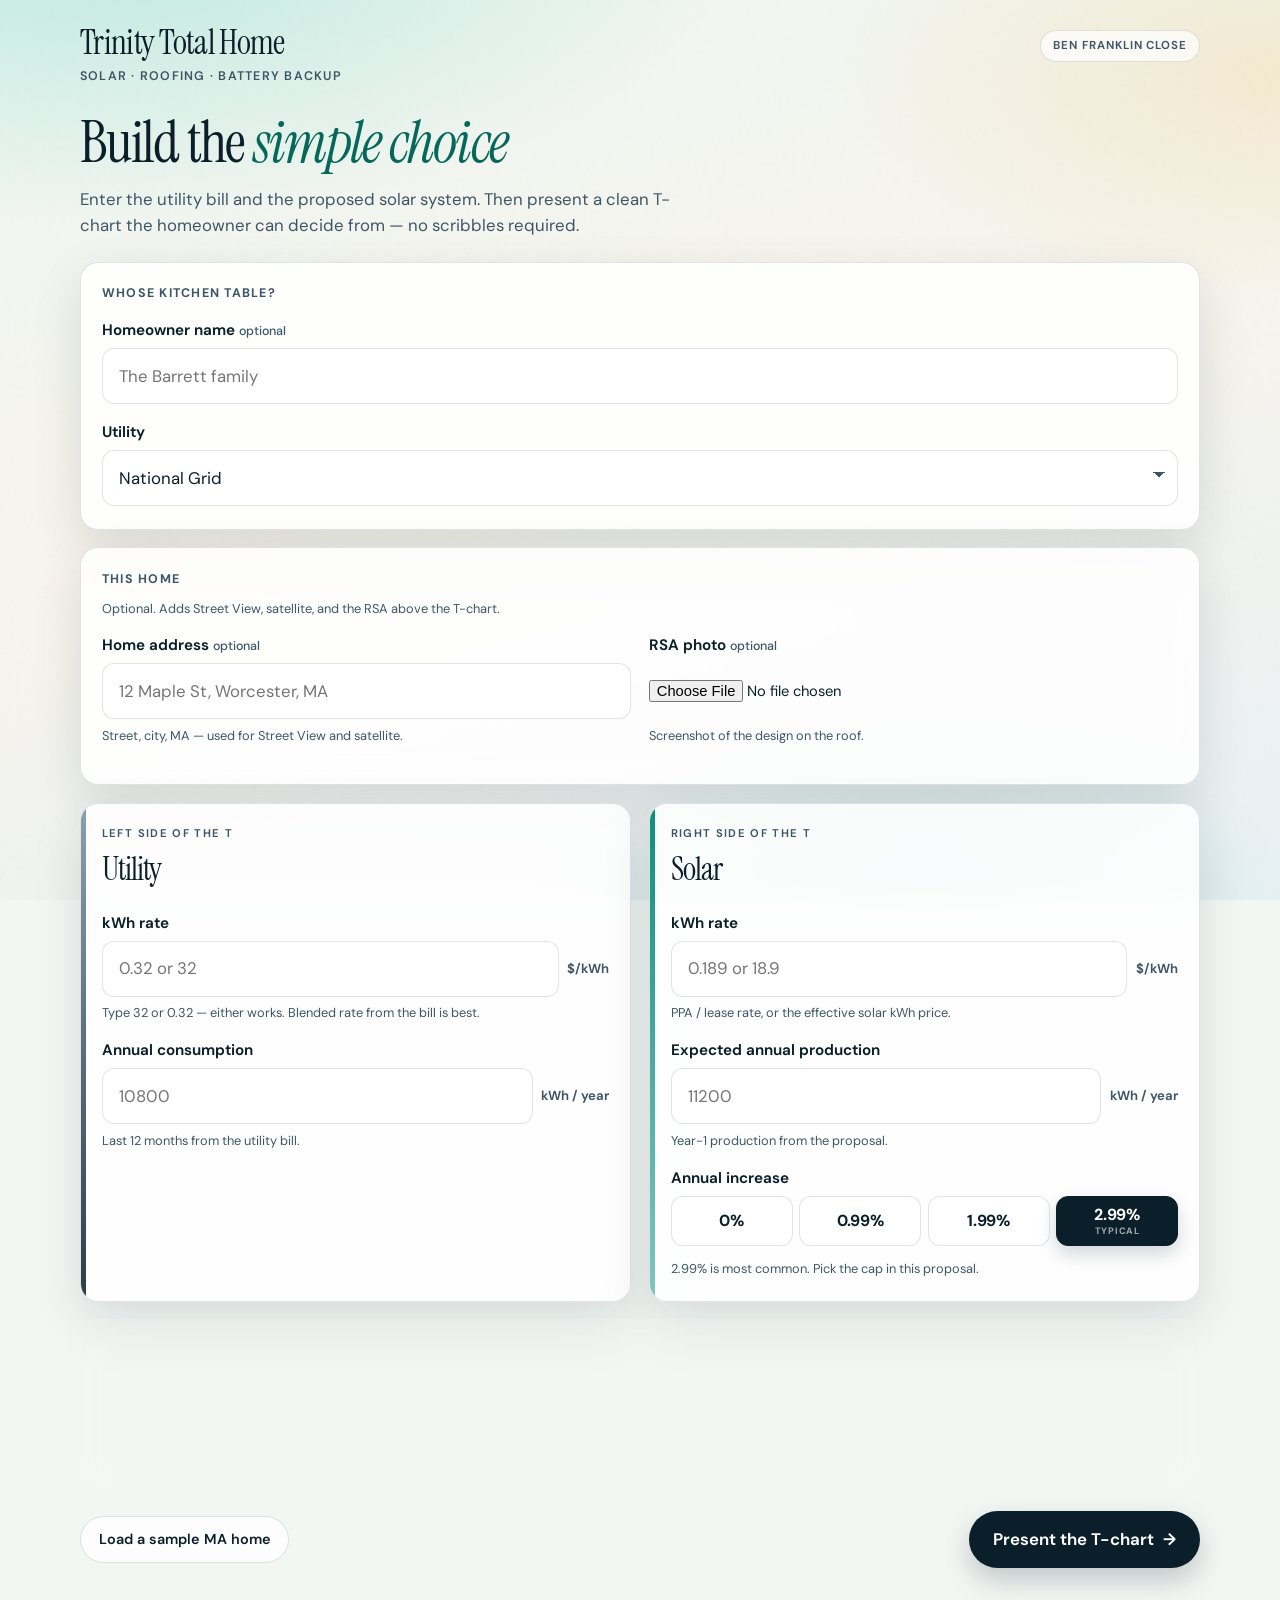
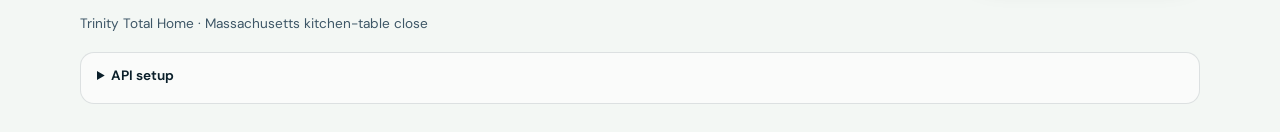
==== commit 2f52ad5f: "Keep T-chart totals clean and open a payment split popup when the annual or monthly figure is tapped" ====
--- a/index.html
+++ b/index.html
@@ -11,7 +11,7 @@
   <link rel="preconnect" href="https://fonts.googleapis.com" />
   <link rel="preconnect" href="https://fonts.gstatic.com" crossorigin />
   <link href="https://fonts.googleapis.com/css2?family=DM+Sans:ital,opsz,wght@0,9..40,400;0,9..40,500;0,9..40,600;0,9..40,700;1,9..40,400&family=Instrument+Serif:ital@0;1&display=swap" rel="stylesheet" />
-  <link rel="stylesheet" href="styles.css?v=home10" />
+  <link rel="stylesheet" href="styles.css?v=home11" />
 </head>
 <body>
   <div class="atmosphere" aria-hidden="true"></div>
@@ -339,11 +339,6 @@
             </button>
           </div>
         </div>
-        <div class="addon-present-lines">
-          <p id="addon-roofing-line" hidden></p>
-          <p id="addon-battery-line" hidden></p>
-        </div>
-        <p class="addon-present-monthly" id="addon-present-monthly"></p>
       </section>
 
       <article class="tchart" id="tchart" aria-label="Utility versus solar comparison">
@@ -403,40 +398,6 @@
           <div class="cell solar" id="annual-solar-cell">
             <p class="cell-value" id="solar-annual">—</p>
             <p class="cell-sub" id="annual-save-sub">year one</p>
-            <div class="cost-breakdown" id="annual-breakdown">
-              <p>
-                <span>
-                  <span class="bd-name">Solar</span>
-                  <span class="bd-math" id="annual-bd-solar-math"></span>
-                </span>
-                <strong id="annual-bd-solar">—</strong>
-              </p>
-              <p id="annual-bd-util-row">
-                <span>
-                  <span class="bd-name" id="annual-bd-util-label">Utility leftover</span>
-                  <span class="bd-math" id="annual-bd-util-math"></span>
-                </span>
-                <strong id="annual-bd-util">—</strong>
-              </p>
-              <p id="annual-bd-roof-row" hidden>
-                <span>
-                  <span class="bd-name">Roofing</span>
-                  <span class="bd-math">financed</span>
-                </span>
-                <strong id="annual-bd-roof">—</strong>
-              </p>
-              <p id="annual-bd-battery-row" hidden>
-                <span>
-                  <span class="bd-name">Batteries</span>
-                  <span class="bd-math">monthly × 12</span>
-                </span>
-                <strong id="annual-bd-battery">—</strong>
-              </p>
-              <p class="bd-total">
-                <span>Together</span>
-                <strong id="annual-bd-total">—</strong>
-              </p>
-            </div>
           </div>
         </div>
 
@@ -452,40 +413,6 @@
           <div class="cell solar" id="monthly-solar-cell">
             <p class="cell-value" id="solar-monthly">—</p>
             <p class="cell-sub" id="monthly-save-sub">average month</p>
-            <div class="cost-breakdown" id="monthly-breakdown">
-              <p>
-                <span>
-                  <span class="bd-name">Solar</span>
-                  <span class="bd-math" id="monthly-bd-solar-math"></span>
-                </span>
-                <strong id="monthly-bd-solar">—</strong>
-              </p>
-              <p id="monthly-bd-util-row">
-                <span>
-                  <span class="bd-name" id="monthly-bd-util-label">Utility leftover</span>
-                  <span class="bd-math" id="monthly-bd-util-math"></span>
-                </span>
-                <strong id="monthly-bd-util">—</strong>
-              </p>
-              <p id="monthly-bd-roof-row" hidden>
-                <span>
-                  <span class="bd-name">Roofing</span>
-                  <span class="bd-math">financed monthly</span>
-                </span>
-                <strong id="monthly-bd-roof">—</strong>
-              </p>
-              <p id="monthly-bd-battery-row" hidden>
-                <span>
-                  <span class="bd-name">Batteries</span>
-                  <span class="bd-math">monthly</span>
-                </span>
-                <strong id="monthly-bd-battery">—</strong>
-              </p>
-              <p class="bd-total">
-                <span>Together</span>
-                <strong id="monthly-bd-total">—</strong>
-              </p>
-            </div>
           </div>
         </div>
       </article>
@@ -593,7 +520,16 @@
       <figcaption id="still-zoom-cap"></figcaption>
     </figure>
   </div>
-
-  <script src="app.js?v=home10"></script>
+  <div class="cost-pop" id="cost-pop" hidden>
+    <div class="cost-pop-card" role="dialog" aria-modal="true" aria-labelledby="cost-pop-title">
+      <p class="story-kicker" id="cost-pop-kicker">Trinity</p>
+      <h2 id="cost-pop-title">What’s in this number</h2>
+      <div class="cost-breakdown" id="cost-pop-list"></div>
+      <p class="cost-pop-vs" id="cost-pop-vs"></p>
+      <button type="button" class="text-btn" id="cost-pop-close">Close</button>
+    </div>
+  </div>
+
+  <script src="app.js?v=home11"></script>
 </body>
 </html>
--- a/styles.css
+++ b/styles.css
@@ -268,29 +268,6 @@
   display: none;
 }
 
-.addon-present-lines {
-  display: grid;
-  gap: 0.25rem;
-  margin-top: 0.7rem;
-}
-
-.addon-present-lines p {
-  margin: 0;
-  font-weight: 650;
-}
-
-.addon-present-lines p[hidden] {
-  display: none;
-}
-
-.addon-present-monthly {
-  margin: 0.55rem 0 0;
-  font-family: var(--display);
-  font-size: clamp(1.1rem, 2.2vw, 1.45rem);
-  letter-spacing: -0.02em;
-  color: var(--accent-deep);
-}
-
 .panel {
   background: var(--panel);
   backdrop-filter: blur(14px);
@@ -1104,21 +1081,50 @@
   font-weight: 500;
 }
 
+.cell.has-detail {
+  cursor: pointer;
+}
+
+.cell.has-detail .cell-sub {
+  text-decoration: underline;
+  text-decoration-thickness: 1px;
+  text-underline-offset: 0.18em;
+}
+
+.cost-pop {
+  position: fixed;
+  inset: 0;
+  z-index: 42;
+  display: grid;
+  place-items: center;
+  padding: 1.25rem;
+  background: rgba(11, 31, 42, 0.72);
+}
+
+.cost-pop[hidden] {
+  display: none;
+}
+
+.cost-pop-card {
+  width: min(28rem, 100%);
+  padding: 1.25rem 1.2rem 1.1rem;
+  background: #fffdf8;
+  border-radius: 18px;
+  box-shadow: 0 24px 60px rgba(0, 0, 0, 0.35);
+}
+
+.cost-pop-card h2 {
+  margin: 0.25rem 0 0.9rem;
+  font-family: var(--display);
+  font-size: clamp(1.45rem, 3vw, 1.9rem);
+  font-weight: 400;
+  letter-spacing: -0.02em;
+}
+
 .cost-breakdown {
-  display: none;
-  gap: 0.45rem;
-  margin: 0.65rem auto 0;
-  padding: 0.6rem 0.75rem 0.55rem;
-  max-width: 19rem;
+  display: grid;
+  gap: 0.55rem;
   text-align: left;
-  background: rgba(255, 255, 255, 0.92);
-  border: 1px solid color-mix(in srgb, var(--accent) 22%, var(--line));
-  border-radius: 12px;
-  box-shadow: 0 10px 24px rgba(11, 31, 42, 0.1);
-}
-
-.cell.has-split .cost-breakdown {
-  display: grid;
 }
 
 .cost-breakdown p {
@@ -1127,7 +1133,7 @@
   align-items: flex-start;
   gap: 0.85rem;
   margin: 0;
-  font-size: 0.78rem;
+  font-size: 0.88rem;
   color: var(--ink-soft);
 }
 
@@ -1140,31 +1146,32 @@
 .cost-breakdown .bd-math {
   display: block;
   margin-top: 0.12rem;
-  font-size: 0.7rem;
+  font-size: 0.72rem;
   font-weight: 500;
 }
 
 .cost-breakdown .bd-total {
-  padding-top: 0.4rem;
+  padding-top: 0.5rem;
   border-top: 1px solid var(--line);
   font-weight: 650;
   color: var(--ink);
 }
 
 .cost-breakdown strong {
-  font-size: 0.92rem;
+  font-size: 1.05rem;
   color: var(--ink);
   letter-spacing: -0.02em;
   white-space: nowrap;
 }
 
-.cell.has-split {
-  cursor: default;
-}
-
-.cell.has-split:hover .cell-value,
-.cell.has-split:focus-within .cell-value {
-  transform: scale(1.12);
+.cost-pop-vs {
+  margin: 0.85rem 0 0.35rem;
+  color: var(--accent-deep);
+  font-weight: 650;
+}
+
+.cost-pop-card .text-btn {
+  margin-top: 0.35rem;
 }
 
 .rate-source {
@@ -1640,39 +1647,11 @@
   }
 
   .cell:hover .cell-value,
-  .cell:focus-within .cell-value,
-  .cell.has-split:hover .cell-value,
-  .cell.has-split:focus-within .cell-value {
+  .cell:focus-within .cell-value {
     transform: none;
     font-weight: 400;
     letter-spacing: -0.03em;
     -webkit-text-stroke: 0;
-  }
-
-  .cost-breakdown {
-    max-width: none;
-    margin-top: 0.5rem;
-    padding: 0.45rem 0.4rem 0.4rem;
-    gap: 0.35rem;
-  }
-
-  .cost-breakdown p {
-    flex-direction: column;
-    align-items: flex-start;
-    gap: 0.12rem 0.4rem;
-    font-size: 0.68rem;
-  }
-
-  .cost-breakdown p > span {
-    min-width: 0;
-  }
-
-  .cost-breakdown .bd-math {
-    overflow-wrap: break-word;
-  }
-
-  .cost-breakdown strong {
-    font-size: 0.78rem;
   }
 
   .row-label span {
@@ -1722,8 +1701,4 @@
     box-shadow: none;
     break-inside: avoid;
   }
-
-  .cell.has-split .cost-breakdown {
-    display: grid;
-  }
-}
+}
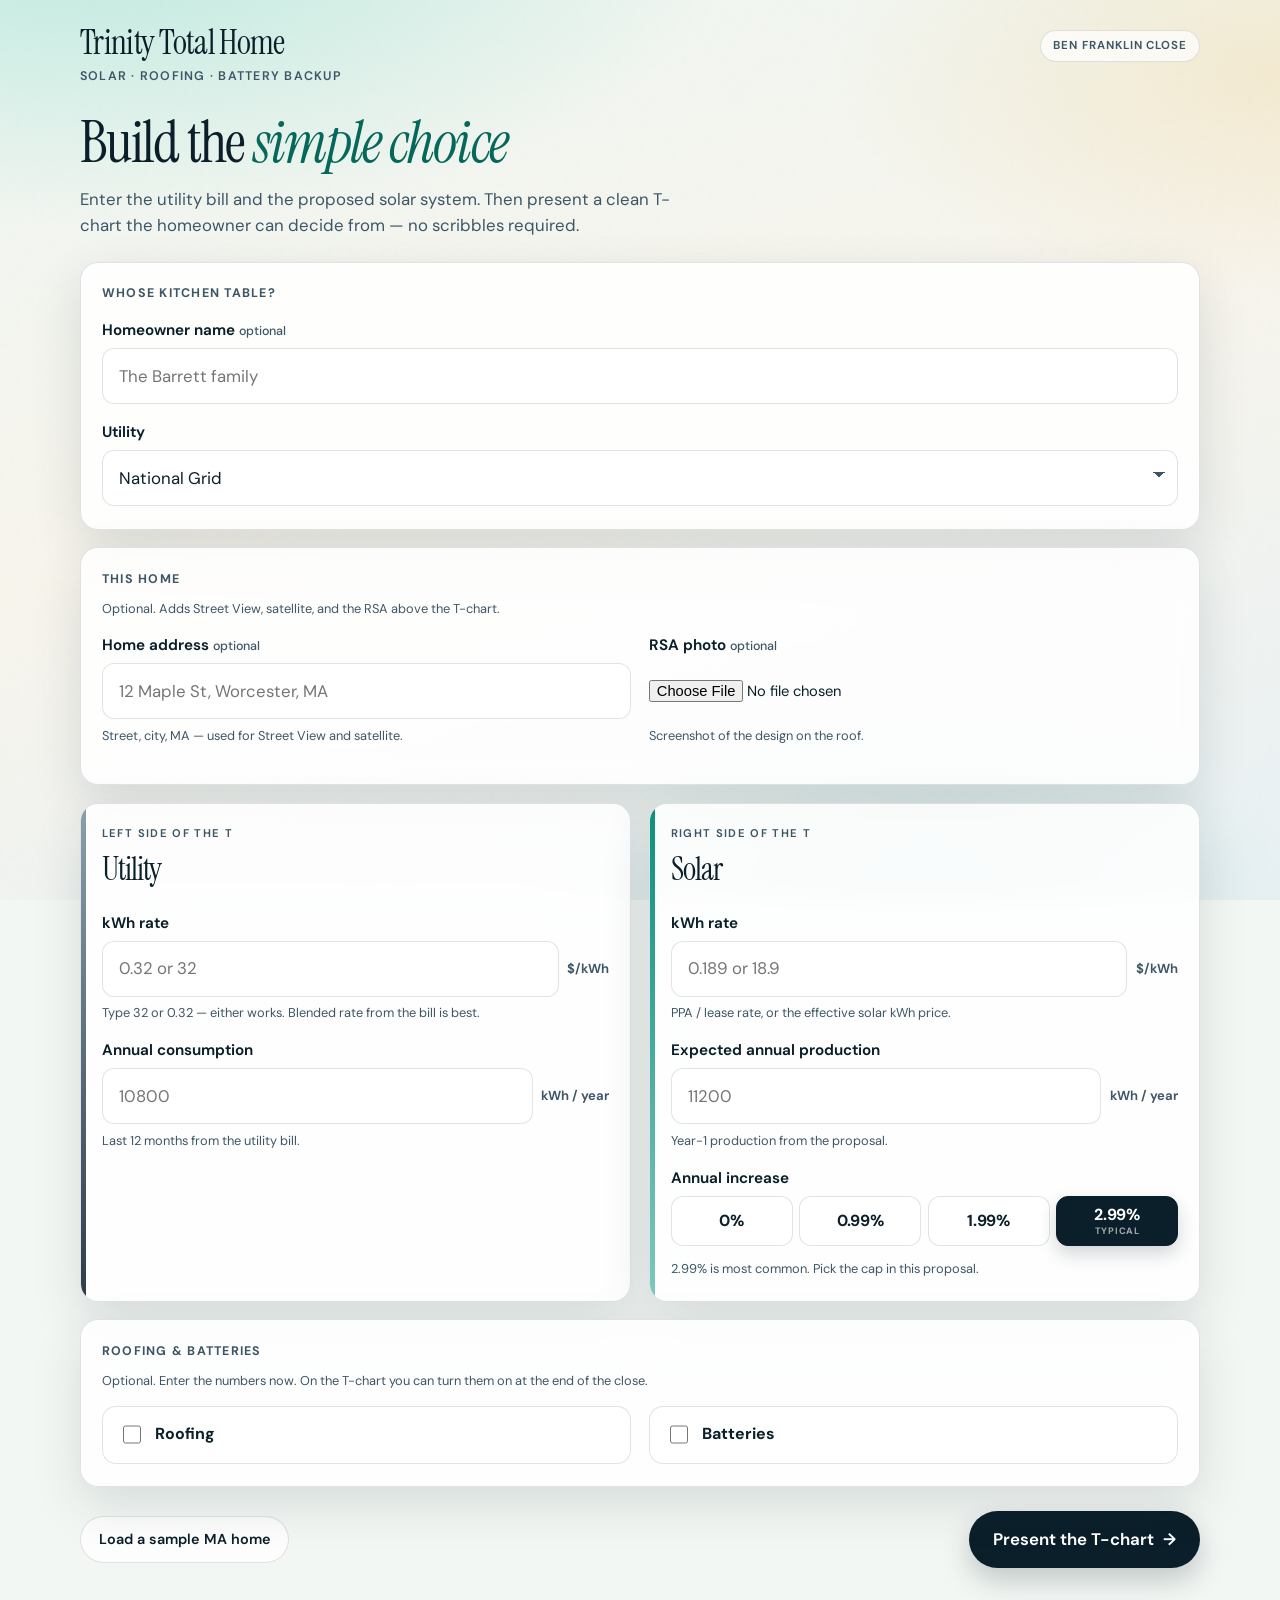
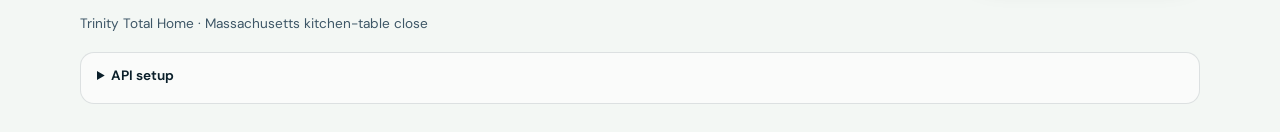
==== commit 4009af98: "Move add-on pills under the T-chart and drop the boxed bar so they sit as a quiet control row." ====
--- a/index.html
+++ b/index.html
@@ -11,7 +11,7 @@
   <link rel="preconnect" href="https://fonts.googleapis.com" />
   <link rel="preconnect" href="https://fonts.gstatic.com" crossorigin />
   <link href="https://fonts.googleapis.com/css2?family=DM+Sans:ital,opsz,wght@0,9..40,400;0,9..40,500;0,9..40,600;0,9..40,700;1,9..40,400&family=Instrument+Serif:ital@0;1&display=swap" rel="stylesheet" />
-  <link rel="stylesheet" href="styles.css?v=home11" />
+  <link rel="stylesheet" href="styles.css?v=home12" />
 </head>
 <body>
   <div class="atmosphere" aria-hidden="true"></div>
@@ -327,20 +327,6 @@
         <button type="button" class="text-btn" id="hide-flyover-btn">Hide home view</button>
       </section>
 
-      <section class="addons-present" id="addons-present" hidden>
-        <div class="addons-present-bar">
-          <p class="story-kicker">Add on</p>
-          <div class="addon-present-pills">
-            <button type="button" id="present-roofing-btn" aria-pressed="false" hidden>
-              Roofing
-            </button>
-            <button type="button" id="present-battery-btn" aria-pressed="false" hidden>
-              Batteries
-            </button>
-          </div>
-        </div>
-      </section>
-
       <article class="tchart" id="tchart" aria-label="Utility versus solar comparison">
         <div class="tchart-head">
           <div class="head-cell util">
@@ -416,6 +402,18 @@
           </div>
         </div>
       </article>
+
+      <section class="addons-present" id="addons-present" hidden>
+        <p class="story-kicker">Add on</p>
+        <div class="addon-present-pills">
+          <button type="button" id="present-roofing-btn" aria-pressed="false" hidden>
+            Roofing
+          </button>
+          <button type="button" id="present-battery-btn" aria-pressed="false" hidden>
+            Batteries
+          </button>
+        </div>
+      </section>
 
       <section class="story" data-step="5">
         <div class="story-card story-utility">
@@ -530,6 +528,6 @@
     </div>
   </div>
 
-  <script src="app.js?v=home11"></script>
+  <script src="app.js?v=home12"></script>
 </body>
 </html>
--- a/styles.css
+++ b/styles.css
@@ -209,35 +209,27 @@
 }
 
 .addons-present {
-  margin: 0 0 0.85rem;
-  padding: 0.85rem 1.1rem 0.95rem;
-  background: var(--panel);
-  backdrop-filter: blur(14px);
-  border: 1px solid var(--line);
-  border-radius: var(--radius);
-  box-shadow: var(--shadow);
-}
-
-.addons-present[hidden] {
-  display: none;
-}
-
-.addons-present-bar {
+  margin: 0.85rem 0 0;
+  padding: 0.75rem 0.15rem 0;
   display: flex;
   flex-wrap: wrap;
   align-items: center;
   justify-content: space-between;
-  gap: 0.65rem 1rem;
-}
-
-.addons-present-bar .story-kicker {
+  gap: 0.55rem 1rem;
+}
+
+.addons-present[hidden] {
+  display: none;
+}
+
+.addons-present .story-kicker {
   margin: 0;
 }
 
 .addon-present-pills {
   display: flex;
   flex-wrap: wrap;
-  gap: 0.55rem;
+  gap: 0.5rem;
 }
 
 .addon-present-pills button {
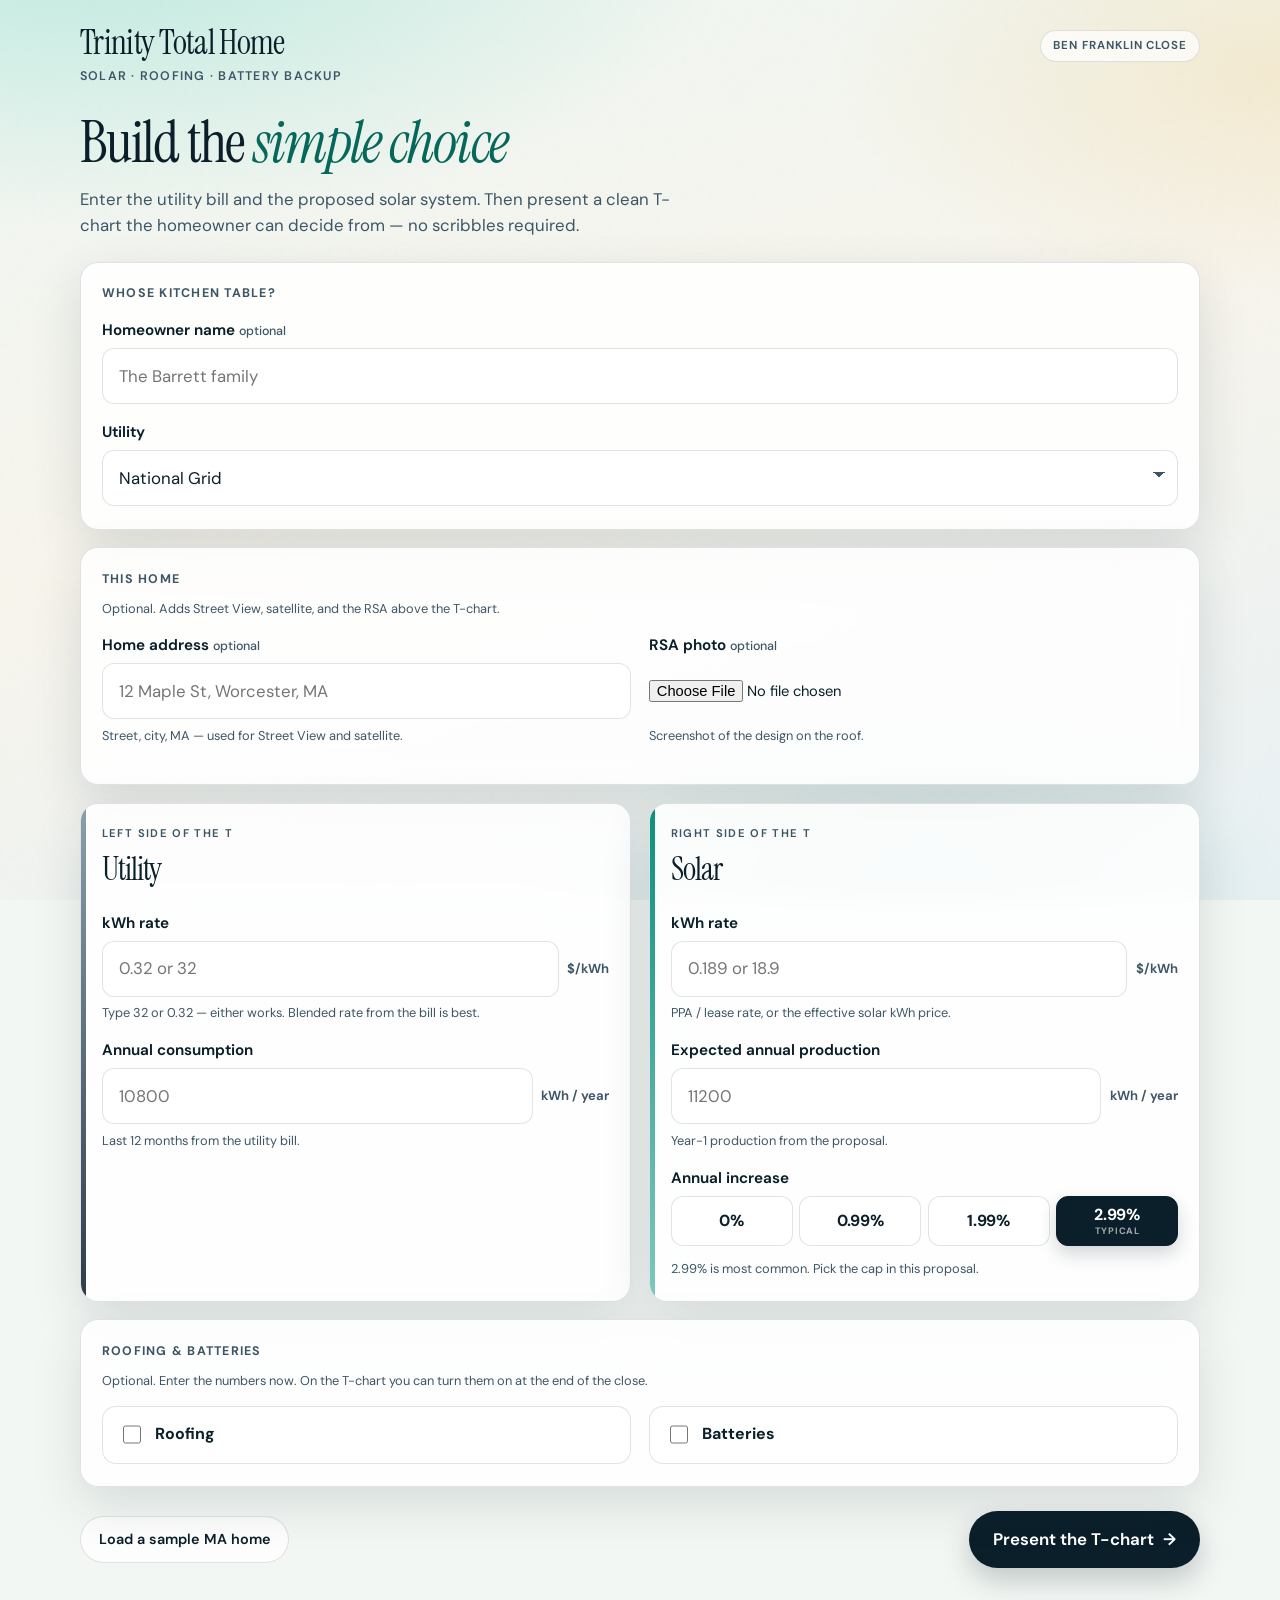
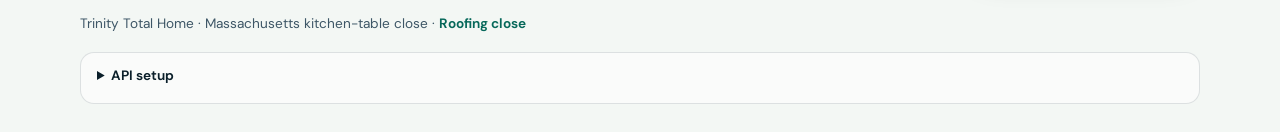
==== commit 07ea927f: "Add an IKO Dynasty roof net-cost close next to the solar T-chart. Kitchen-table page walks squares a" ====
--- a/index.html
+++ b/index.html
@@ -11,7 +11,7 @@
   <link rel="preconnect" href="https://fonts.googleapis.com" />
   <link rel="preconnect" href="https://fonts.gstatic.com" crossorigin />
   <link href="https://fonts.googleapis.com/css2?family=DM+Sans:ital,opsz,wght@0,9..40,400;0,9..40,500;0,9..40,600;0,9..40,700;1,9..40,400&family=Instrument+Serif:ital@0;1&display=swap" rel="stylesheet" />
-  <link rel="stylesheet" href="styles.css?v=home12" />
+  <link rel="stylesheet" href="styles.css?v=home14" />
 </head>
 <body>
   <div class="atmosphere" aria-hidden="true"></div>
@@ -234,7 +234,7 @@
     </main>
 
     <footer class="site-footer">
-      <p>Trinity Total Home · Massachusetts kitchen-table close</p>
+      <p>Trinity Total Home · Massachusetts kitchen-table close · <a href="roof.html">Roofing close</a></p>
       <details class="api-setup" id="api-setup">
         <summary>API setup</summary>
         <p>Paste a Google Maps key once per iPad. Restrict it to this website. Street View and satellite use that key.</p>
@@ -528,6 +528,6 @@
     </div>
   </div>
 
-  <script src="app.js?v=home12"></script>
+  <script src="app.js?v=home13"></script>
 </body>
 </html>
--- a/styles.css
+++ b/styles.css
@@ -535,6 +535,16 @@
   font-size: 0.85rem;
 }
 
+.site-footer a {
+  color: var(--accent-deep);
+  font-weight: 650;
+  text-decoration: none;
+}
+
+.site-footer a:hover {
+  text-decoration: underline;
+}
+
 .rsa-preview {
   display: flex;
   align-items: center;
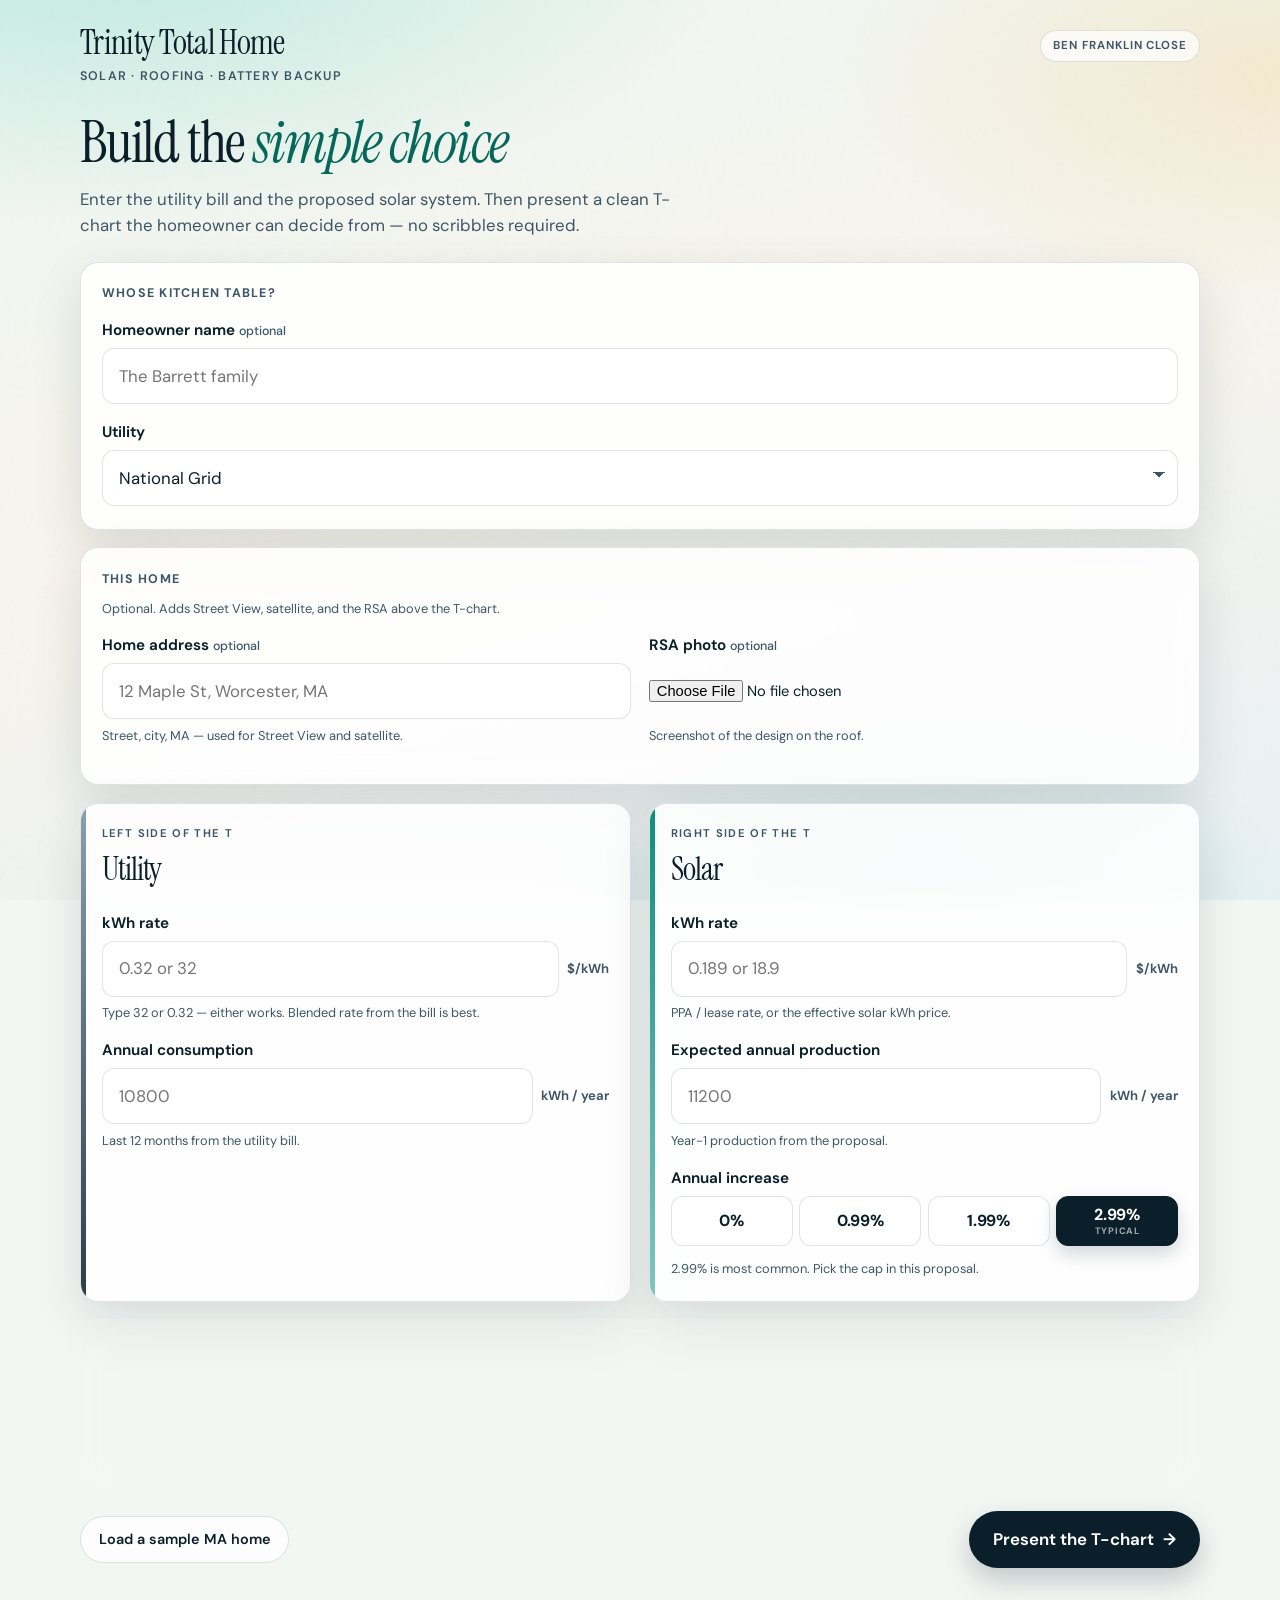
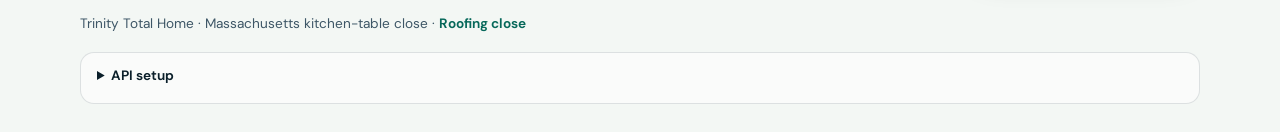
==== commit 996e4f93: "Bypass GitHub Pages' 10-minute HTML cache with a timestamped app load. Pages serves HTML with max-ag" ====
--- a/index.html
+++ b/index.html
@@ -4,530 +4,27 @@
   <meta charset="UTF-8" />
   <meta name="viewport" content="width=device-width, initial-scale=1.0, viewport-fit=cover" />
   <meta name="apple-mobile-web-app-capable" content="yes" />
-  <meta name="apple-mobile-web-app-status-bar-style" content="black-translucent" />
   <meta name="apple-mobile-web-app-title" content="Trinity Close" />
   <meta http-equiv="Cache-Control" content="no-cache, no-store, must-revalidate" />
+  <meta http-equiv="Pragma" content="no-cache" />
   <title>The Simple Choice | Trinity Total Home</title>
-  <link rel="preconnect" href="https://fonts.googleapis.com" />
-  <link rel="preconnect" href="https://fonts.gstatic.com" crossorigin />
-  <link href="https://fonts.googleapis.com/css2?family=DM+Sans:ital,opsz,wght@0,9..40,400;0,9..40,500;0,9..40,600;0,9..40,700;1,9..40,400&family=Instrument+Serif:ital@0;1&display=swap" rel="stylesheet" />
-  <link rel="stylesheet" href="styles.css?v=home14" />
+  <style>
+    html, body { margin: 0; min-height: 100vh; background: #f3f7f4; }
+    body {
+      display: grid;
+      place-items: center;
+      font-family: system-ui, sans-serif;
+      color: #0b1f2a;
+    }
+  </style>
+  <script>
+    // GitHub Pages caches HTML for 10 minutes. This shell always loads
+    // tchart-app.html with a unique query so the latest close is used.
+    location.replace("tchart-app.html?t=" + Date.now());
+  </script>
 </head>
 <body>
-  <div class="atmosphere" aria-hidden="true"></div>
-
-  <!-- ───────── Page 1: Intake ───────── -->
-  <div id="screen-input" class="screen is-active" data-screen="input">
-    <header class="site-header">
-      <div>
-        <p class="brand">Trinity Total Home</p>
-        <p class="brand-sub">Solar · Roofing · Battery Backup</p>
-      </div>
-      <p class="tool-chip">Ben Franklin close</p>
-    </header>
-
-    <main class="intake">
-      <section class="hero">
-        <h1>Build the <em>simple choice</em></h1>
-        <p class="lede">
-          Enter the utility bill and the proposed solar system. Then present a clean T-chart
-          the homeowner can decide from — no scribbles required.
-        </p>
-      </section>
-
-      <form id="intake-form" class="intake-grid" autocomplete="off">
-        <section class="panel identity">
-          <h2>Whose kitchen table?</h2>
-          <label class="field">
-            <span class="field-label">Homeowner name <span class="optional">optional</span></span>
-            <input id="customer-name" type="text" placeholder="The Barrett family" enterkeyhint="next" />
-          </label>
-          <label class="field">
-            <span class="field-label">Utility</span>
-            <select id="utility-name">
-              <option value="National Grid">National Grid</option>
-              <option value="Eversource">Eversource</option>
-              <option value="Unitil">Unitil</option>
-              <option value="Municipal light">Municipal light department</option>
-              <option value="Utility">Other / unspecified</option>
-            </select>
-          </label>
-        </section>
-
-        <section class="panel identity home-intake">
-          <h2>This home</h2>
-          <p class="hint identity-lead">Optional. Adds Street View, satellite, and the RSA above the T-chart.</p>
-          <div class="home-intake-grid">
-            <label class="field">
-              <span class="field-label">Home address <span class="optional">optional</span></span>
-              <input
-                id="home-address"
-                type="text"
-                placeholder="12 Maple St, Worcester, MA"
-                enterkeyhint="next"
-                autocomplete="street-address"
-              />
-              <span class="hint">Street, city, MA — used for Street View and satellite.</span>
-            </label>
-            <label class="field rsa-field">
-              <span class="field-label">RSA photo <span class="optional">optional</span></span>
-              <input id="rsa-photo" type="file" accept="image/*" />
-              <span class="hint">Screenshot of the design on the roof.</span>
-              <div class="rsa-preview" id="rsa-preview" hidden>
-                <img id="rsa-preview-img" alt="RSA design preview" />
-                <button type="button" class="text-btn" id="rsa-clear">Remove</button>
-              </div>
-            </label>
-          </div>
-        </section>
-
-        <section class="panel side-card side-utility">
-          <p class="side-kicker">Left side of the T</p>
-          <h2>Utility</h2>
-          <label class="field">
-            <span class="field-label">kWh rate</span>
-            <div class="input-with-unit">
-              <input
-                id="utility-rate"
-                type="number"
-                min="0"
-                step="any"
-                inputmode="decimal"
-                placeholder="0.32 or 32"
-                required
-              />
-              <span class="unit" id="utility-rate-hint">$/kWh</span>
-            </div>
-            <span class="hint">Type 32 or 0.32 — either works. Blended rate from the bill is best.</span>
-          </label>
-          <label class="field">
-            <span class="field-label">Annual consumption</span>
-            <div class="input-with-unit">
-              <input
-                id="utility-kwh"
-                type="number"
-                min="0"
-                step="1"
-                inputmode="numeric"
-                placeholder="10800"
-                required
-              />
-              <span class="unit">kWh / year</span>
-            </div>
-            <span class="hint">Last 12 months from the utility bill.</span>
-          </label>
-        </section>
-
-        <section class="panel side-card side-solar">
-          <p class="side-kicker">Right side of the T</p>
-          <h2>Solar</h2>
-          <label class="field">
-            <span class="field-label">kWh rate</span>
-            <div class="input-with-unit">
-              <input
-                id="solar-rate"
-                type="number"
-                min="0"
-                step="any"
-                inputmode="decimal"
-                placeholder="0.189 or 18.9"
-                required
-              />
-              <span class="unit" id="solar-rate-hint">$/kWh</span>
-            </div>
-            <span class="hint">PPA / lease rate, or the effective solar kWh price.</span>
-          </label>
-          <label class="field">
-            <span class="field-label">Expected annual production</span>
-            <div class="input-with-unit">
-              <input
-                id="solar-kwh"
-                type="number"
-                min="0"
-                step="1"
-                inputmode="numeric"
-                placeholder="11200"
-                required
-              />
-              <span class="unit">kWh / year</span>
-            </div>
-            <span class="hint">Year-1 production from the proposal.</span>
-          </label>
-          <fieldset class="field escalator-field">
-            <legend class="field-label">Annual increase</legend>
-            <div class="escalator-pills" role="radiogroup" aria-label="Solar annual increase">
-              <label>
-                <input type="radio" name="solar-escalator" value="0" />
-                <span>0%</span>
-              </label>
-              <label>
-                <input type="radio" name="solar-escalator" value="0.0099" />
-                <span>0.99%</span>
-              </label>
-              <label>
-                <input type="radio" name="solar-escalator" value="0.0199" />
-                <span>1.99%</span>
-              </label>
-              <label>
-                <input type="radio" name="solar-escalator" value="0.0299" checked />
-                <span>2.99%<small>typical</small></span>
-              </label>
-            </div>
-            <span class="hint">2.99% is most common. Pick the cap in this proposal.</span>
-          </fieldset>
-        </section>
-
-        <section class="panel addons-intake">
-          <h2>Roofing &amp; batteries</h2>
-          <p class="hint identity-lead">Optional. Enter the numbers now. On the T-chart you can turn them on at the end of the close.</p>
-          <div class="addons-intake-grid">
-            <div class="addon-block">
-              <label class="addon-check">
-                <input type="checkbox" id="roofing-include" />
-                <span>Roofing</span>
-              </label>
-              <div class="addon-fields" id="roofing-fields" hidden>
-                <label class="field">
-                  <span class="field-label">Total contract price</span>
-                  <div class="input-with-unit">
-                    <input id="roofing-price" type="text" inputmode="decimal" placeholder="28500" />
-                    <span class="unit">$</span>
-                  </div>
-                </label>
-                <label class="field">
-                  <span class="field-label">Monthly payment</span>
-                  <div class="input-with-unit">
-                    <input id="roofing-monthly" type="text" inputmode="decimal" placeholder="219" />
-                    <span class="unit">$/mo</span>
-                  </div>
-                  <span class="hint">Typically financed.</span>
-                </label>
-              </div>
-            </div>
-            <div class="addon-block">
-              <label class="addon-check">
-                <input type="checkbox" id="battery-include" />
-                <span>Batteries</span>
-              </label>
-              <div class="addon-fields" id="battery-fields" hidden>
-                <label class="field">
-                  <span class="field-label">Monthly payment</span>
-                  <div class="input-with-unit">
-                    <input id="battery-monthly" type="text" inputmode="decimal" placeholder="95" />
-                    <span class="unit">$/mo</span>
-                  </div>
-                  <span class="hint">Financed or as a monthly adder.</span>
-                </label>
-              </div>
-            </div>
-          </div>
-        </section>
-
-        <div class="intake-actions">
-          <button type="button" class="btn-ghost" id="sample-btn">Load a sample MA home</button>
-          <button type="submit" class="btn-primary" id="present-btn">
-            Present the T-chart
-            <span aria-hidden="true">→</span>
-          </button>
-        </div>
-      </form>
-    </main>
-
-    <footer class="site-footer">
-      <p>Trinity Total Home · Massachusetts kitchen-table close · <a href="roof.html">Roofing close</a></p>
-      <details class="api-setup" id="api-setup">
-        <summary>API setup</summary>
-        <p>Paste a Google Maps key once per iPad. Restrict it to this website. Street View and satellite use that key.</p>
-        <label class="field">
-          <span class="field-label">Google Maps key</span>
-          <input id="google-maps-key" type="password" autocomplete="off" spellcheck="false" />
-        </label>
-        <label class="field" hidden>
-          <span class="field-label">Flyover worker URL</span>
-          <input
-            id="flyover-worker-url"
-            type="text"
-            inputmode="url"
-            placeholder="https://trinity-flyover.your-name.workers.dev"
-            autocomplete="off"
-            spellcheck="false"
-          />
-        </label>
-        <button type="button" class="text-btn" id="save-keys-btn">Save on this device</button>
-        <p class="hint" id="keys-status"></p>
-      </details>
-    </footer>
-  </div>
-
-  <!-- ───────── Page 2: T-chart ───────── -->
-  <div id="screen-chart" class="screen" data-screen="chart" hidden>
-    <header class="present-header">
-      <div class="present-brand">
-        <p class="brand">Trinity Total Home</p>
-        <p class="brand-sub" id="present-kicker">A simple choice</p>
-      </div>
-      <div class="present-tools">
-        <button type="button" class="text-btn" id="walk-btn" aria-pressed="false">Walk through</button>
-        <button type="button" class="text-btn" id="edit-btn">Edit numbers</button>
-      </div>
-    </header>
-
-    <main class="present">
-      <p class="prepared-for" id="prepared-for"></p>
-      <h1 class="present-title">Two paths. <em>One easy choice.</em></h1>
-
-      <div class="visualize-wrap" id="visualize-wrap" hidden>
-        <button type="button" class="btn-primary" id="visualize-btn">Visualize the future</button>
-      </div>
-
-      <section class="home-flyover" id="home-flyover" data-step="0" hidden>
-        <p class="story-kicker">This home</p>
-        <h2 class="flyover-heading">Your roof. Your design.</h2>
-        <p class="flyover-address" id="flyover-address"></p>
-
-        <div class="flyover-player" id="flyover-player" hidden>
-          <video id="flyover-video" controls playsinline></video>
-          <button type="button" class="text-btn" id="show-stills-btn">Show stills</button>
-        </div>
-
-        <div class="flyover-stills" id="flyover-stills">
-          <figure>
-            <div class="still-frame">
-              <img id="street-img" alt="Street View of the home" hidden />
-              <p class="still-placeholder" id="street-placeholder">Street View</p>
-            </div>
-            <figcaption>Street View</figcaption>
-          </figure>
-          <figure>
-            <div class="still-frame">
-              <img id="satellite-img" alt="Satellite view of the home" hidden />
-              <p class="still-placeholder" id="satellite-placeholder">Satellite</p>
-            </div>
-            <figcaption>Satellite</figcaption>
-          </figure>
-          <figure>
-            <div class="still-frame">
-              <img id="rsa-still-img" alt="RSA solar design" hidden />
-              <p class="still-placeholder" id="rsa-placeholder">RSA design</p>
-            </div>
-            <figcaption>RSA design</figcaption>
-          </figure>
-        </div>
-
-        <div class="flyover-actions" id="flyover-actions" hidden>
-          <button type="button" class="btn-primary" id="generate-flyover" disabled>
-            Generate flyover
-          </button>
-          <p class="flyover-note" id="flyover-note">Flyover unlocks when Imagine is connected.</p>
-        </div>
-        <p class="flyover-limits">
-          Street View, satellite, and the RSA for this home — not a measured 3D model of the roof.
-          Some MA streets have no Street View.
-        </p>
-        <button type="button" class="text-btn" id="hide-flyover-btn">Hide home view</button>
-      </section>
-
-      <article class="tchart" id="tchart" aria-label="Utility versus solar comparison">
-        <div class="tchart-head">
-          <div class="head-cell util">
-            <p class="head-kicker" id="util-head-kicker">Utility</p>
-            <h2 id="util-head">Utility</h2>
-            <p class="head-note">Stay the course</p>
-          </div>
-          <div class="t-join" aria-hidden="true"></div>
-          <div class="head-cell solar">
-            <p class="head-kicker">Trinity Solar</p>
-            <h2>Solar</h2>
-            <p class="head-note">Take control</p>
-          </div>
-        </div>
-
-        <div class="tchart-row" data-step="1">
-          <div class="cell util">
-            <p class="cell-value" id="util-rate">—</p>
-            <p class="cell-sub" id="util-rate-sub">per kWh</p>
-          </div>
-          <div class="row-label">
-            <span>01</span>
-            kWh rate
-          </div>
-          <div class="cell solar">
-            <p class="cell-value" id="solar-rate-out">—</p>
-            <p class="cell-sub">locked-in per kWh</p>
-          </div>
-        </div>
-
-        <div class="tchart-row" data-step="2">
-          <div class="cell util">
-            <p class="cell-value" id="util-kwh-out">—</p>
-            <p class="cell-sub">used each year</p>
-          </div>
-          <div class="row-label">
-            <span>02</span>
-            kWh / year
-          </div>
-          <div class="cell solar">
-            <p class="cell-value" id="solar-kwh-out">—</p>
-            <p class="cell-sub" id="coverage-sub">produced each year</p>
-          </div>
-        </div>
-
-        <div class="tchart-row" data-step="3">
-          <div class="cell util">
-            <p class="cell-value" id="util-annual">—</p>
-            <p class="cell-sub">year one</p>
-          </div>
-          <div class="row-label">
-            <span>03</span>
-            Annual cost
-          </div>
-          <div class="cell solar" id="annual-solar-cell">
-            <p class="cell-value" id="solar-annual">—</p>
-            <p class="cell-sub" id="annual-save-sub">year one</p>
-          </div>
-        </div>
-
-        <div class="tchart-row is-close" data-step="4">
-          <div class="cell util">
-            <p class="cell-value" id="util-monthly">—</p>
-            <p class="cell-sub">average month</p>
-          </div>
-          <div class="row-label">
-            <span>04</span>
-            Monthly cost
-          </div>
-          <div class="cell solar" id="monthly-solar-cell">
-            <p class="cell-value" id="solar-monthly">—</p>
-            <p class="cell-sub" id="monthly-save-sub">average month</p>
-          </div>
-        </div>
-      </article>
-
-      <section class="addons-present" id="addons-present" hidden>
-        <p class="story-kicker">Add on</p>
-        <div class="addon-present-pills">
-          <button type="button" id="present-roofing-btn" aria-pressed="false" hidden>
-            Roofing
-          </button>
-          <button type="button" id="present-battery-btn" aria-pressed="false" hidden>
-            Batteries
-          </button>
-        </div>
-      </section>
-
-      <section class="story" data-step="5">
-        <div class="story-card story-utility">
-          <p class="story-kicker">Massachusetts utility rates</p>
-          <h3>No cap. Rising over <a class="rate-source" href="https://nuwattenergy.com/en/massachusetts/electricity-rate-trends-2026" target="_blank" rel="noopener noreferrer"><em>10%</em></a> a year since 2020.</h3>
-          <p>
-            Massachusetts utility rates have been climbing more than <strong>10% annually</strong>
-            since 2020. There is no ceiling. Winter spikes, gas markets, and grid upgrades all
-            land on the bill — and nothing in a utility tariff stops next year’s increase.
-          </p>
-          <div class="spark-wrap" aria-hidden="true">
-            <svg id="sparkline" viewBox="0 0 320 88" role="img"></svg>
-            <div class="spark-labels">
-              <span>2020</span>
-              <span>today · over 10% / year</span>
-            </div>
-          </div>
-          <a
-            class="source-link"
-            href="https://nuwattenergy.com/en/massachusetts/electricity-rate-trends-2026"
-            target="_blank"
-            rel="noopener noreferrer"
-          >Source: Massachusetts electricity rate trends, 2026</a>
-        </div>
-
-        <div class="story-card story-solar">
-          <p class="story-kicker">Your Trinity solar rate</p>
-          <h3 id="solar-cap-headline">Capped at <em>2.99%</em> a year. Guaranteed.</h3>
-          <p id="solar-cap-body">
-            Your solar kWh price can rise less than 3% annually — <strong>2.99%</strong>, written
-            into the agreement. No August surprise. No uncapped climb. You know the number before
-            you sign, and it stays honest for the life of the contract.
-          </p>
-          <div class="cap-badge">
-            <p class="cap-num" id="cap-num">2.99%</p>
-            <p class="cap-copy" id="cap-copy">annual increase<br />less than 3%, guaranteed</p>
-          </div>
-          <p class="cap-foot" id="cap-foot">Written into the agreement</p>
-        </div>
-      </section>
-
-      <section class="horizon" data-step="6">
-        <div class="horizon-copy">
-          <p class="story-kicker" id="horizon-kicker">If the next decade looks like the last</p>
-          <h3>Ten years of bills, side by side</h3>
-          <p>
-            Utility path assumes rates keep rising at <strong id="horizon-util-pct">10% / year</strong>
-            — <span id="horizon-util-story">in line with Massachusetts since 2020</span>.
-            Solar path uses your locked-in <strong id="horizon-cap">2.99%</strong> cap
-            on the numbers above.
-          </p>
-        </div>
-        <div class="horizon-bars">
-          <div class="hbar">
-            <div class="hbar-meta">
-              <span id="horizon-util-label">Utility</span>
-              <strong id="horizon-util">—</strong>
-            </div>
-            <div class="hbar-track">
-              <div class="hbar-fill util" id="hbar-util"></div>
-            </div>
-          </div>
-          <div class="hbar">
-            <div class="hbar-meta">
-              <span id="horizon-solar-label">Solar</span>
-              <strong id="horizon-solar">—</strong>
-            </div>
-            <div class="hbar-track">
-              <div class="hbar-fill solar" id="hbar-solar"></div>
-            </div>
-          </div>
-        </div>
-        <p class="horizon-save" id="horizon-save"></p>
-        <div class="util-path" id="util-path">
-          <p class="util-path-label">Utility increase in this 10-year view</p>
-          <div class="util-path-pills" role="radiogroup" aria-label="Utility annual increase">
-            <label>
-              <input type="radio" name="utility-escalator" value="5" />
-              <span>5%<small>longer-term</small></span>
-            </label>
-            <label>
-              <input type="radio" name="utility-escalator" value="10" checked />
-              <span>10%<small>since 2020</small></span>
-            </label>
-          </div>
-        </div>
-        <p class="disclaimer" id="disclaimer">
-          Comparison uses year-1 costs from the T-chart, then applies 10% annual utility increases
-          (the Massachusetts pace since 2020) versus the solar escalator selected for this proposal.
-          If production is below usage, solar-side annual and monthly totals include leftover utility
-          kWh at today’s utility rate; that leftover still escalates at 10% in the 10-year view.
-          Past utility increases do not guarantee future rates. Illustrative — not a savings guarantee.
-        </p>
-      </section>
-    </main>
-  </div>
-
-  <div class="walk-hint" id="walk-hint" hidden>Tap anywhere to reveal the next line</div>
-  <div class="still-zoom" id="still-zoom" hidden>
-    <figure>
-      <img id="still-zoom-img" alt="" />
-      <figcaption id="still-zoom-cap"></figcaption>
-    </figure>
-  </div>
-  <div class="cost-pop" id="cost-pop" hidden>
-    <div class="cost-pop-card" role="dialog" aria-modal="true" aria-labelledby="cost-pop-title">
-      <p class="story-kicker" id="cost-pop-kicker">Trinity</p>
-      <h2 id="cost-pop-title">What’s in this number</h2>
-      <div class="cost-breakdown" id="cost-pop-list"></div>
-      <p class="cost-pop-vs" id="cost-pop-vs"></p>
-      <button type="button" class="text-btn" id="cost-pop-close">Close</button>
-    </div>
-  </div>
-
-  <script src="app.js?v=home13"></script>
+  <p>Loading the T-chart…</p>
+  <noscript><a href="tchart-app.html">Open the T-chart</a></noscript>
 </body>
 </html>
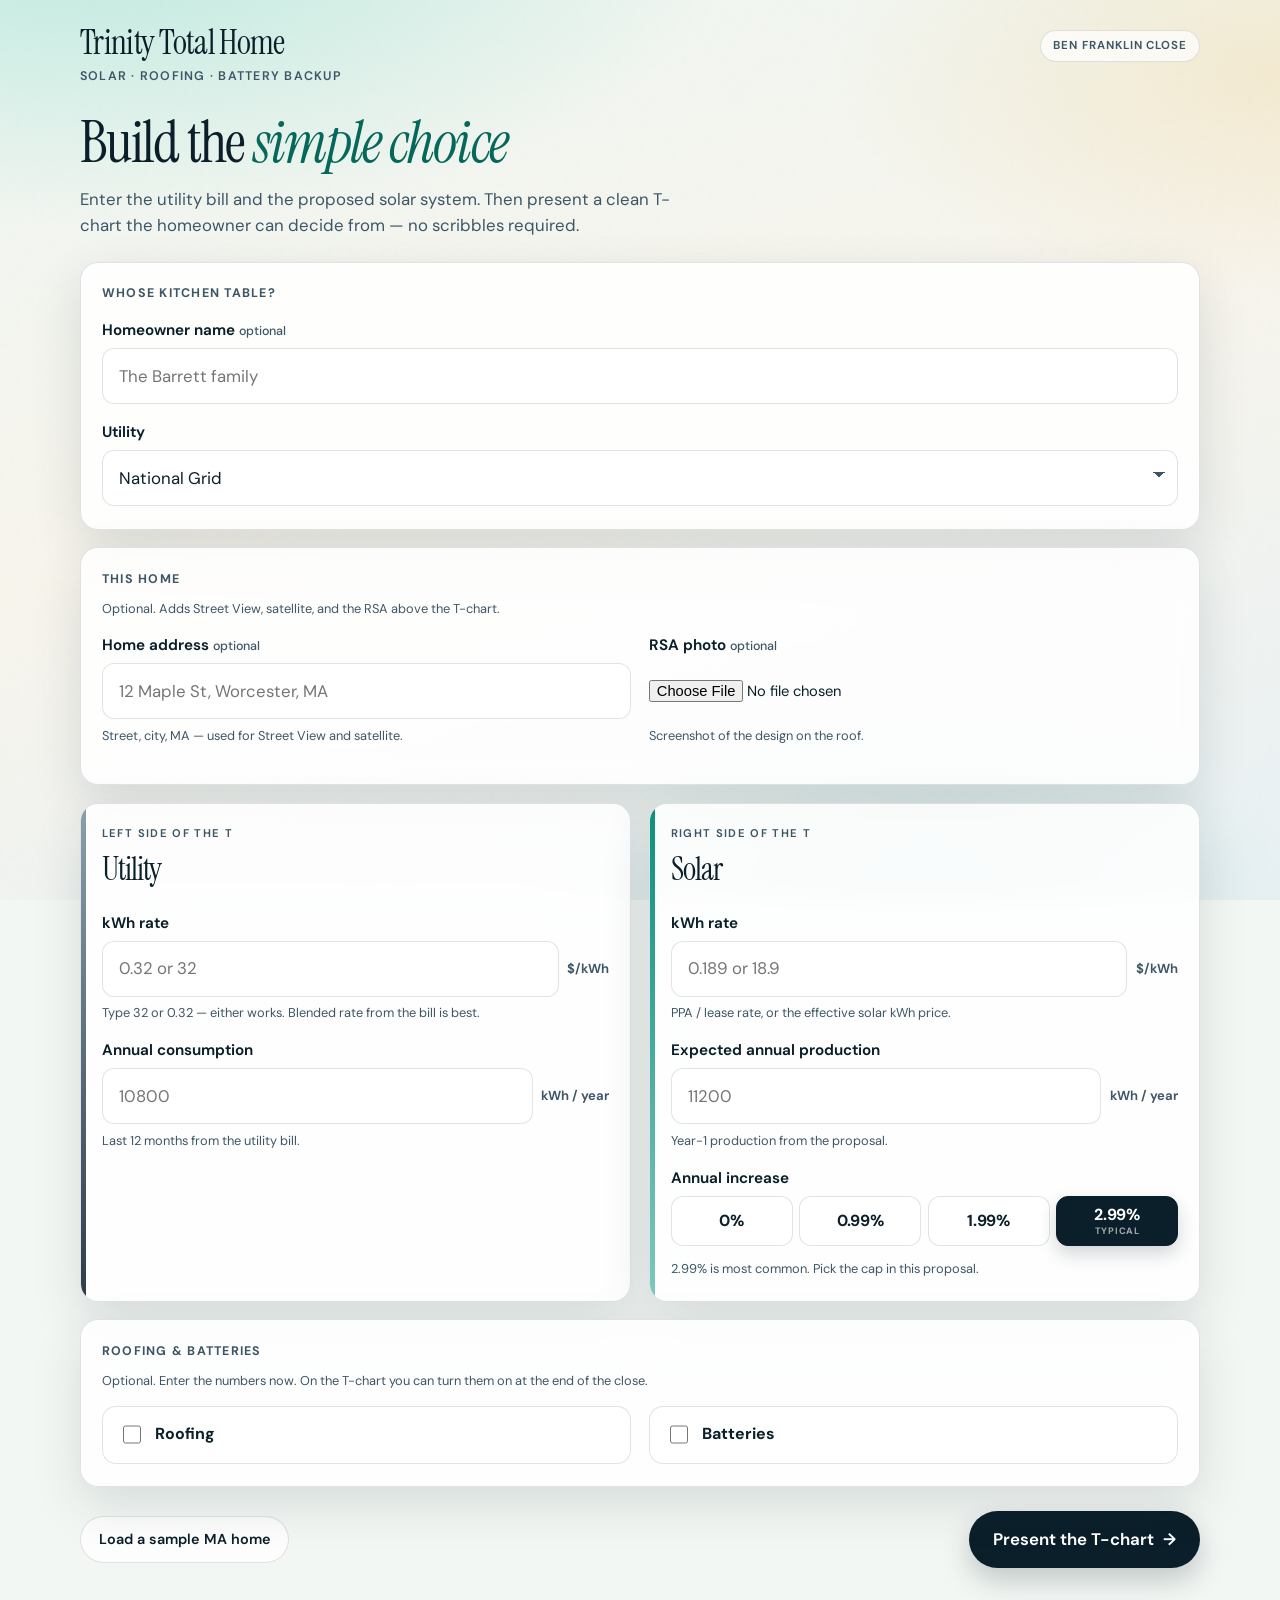
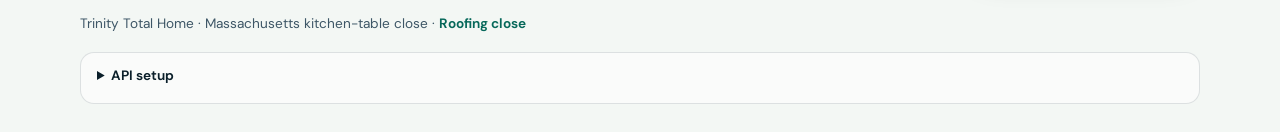
==== commit 9ac47ef6: "Add shareable frozen page-2 links for the roof close and T-chart. A Share close button packs the pro" ====
--- a/index.html
+++ b/index.html
@@ -20,7 +20,7 @@
   <script>
     // GitHub Pages caches HTML for 10 minutes. This shell always loads
     // tchart-app.html with a unique query so the latest close is used.
-    location.replace("tchart-app.html?t=" + Date.now());
+    location.replace("tchart-app.html?t=" + Date.now() + location.hash);
   </script>
 </head>
 <body>
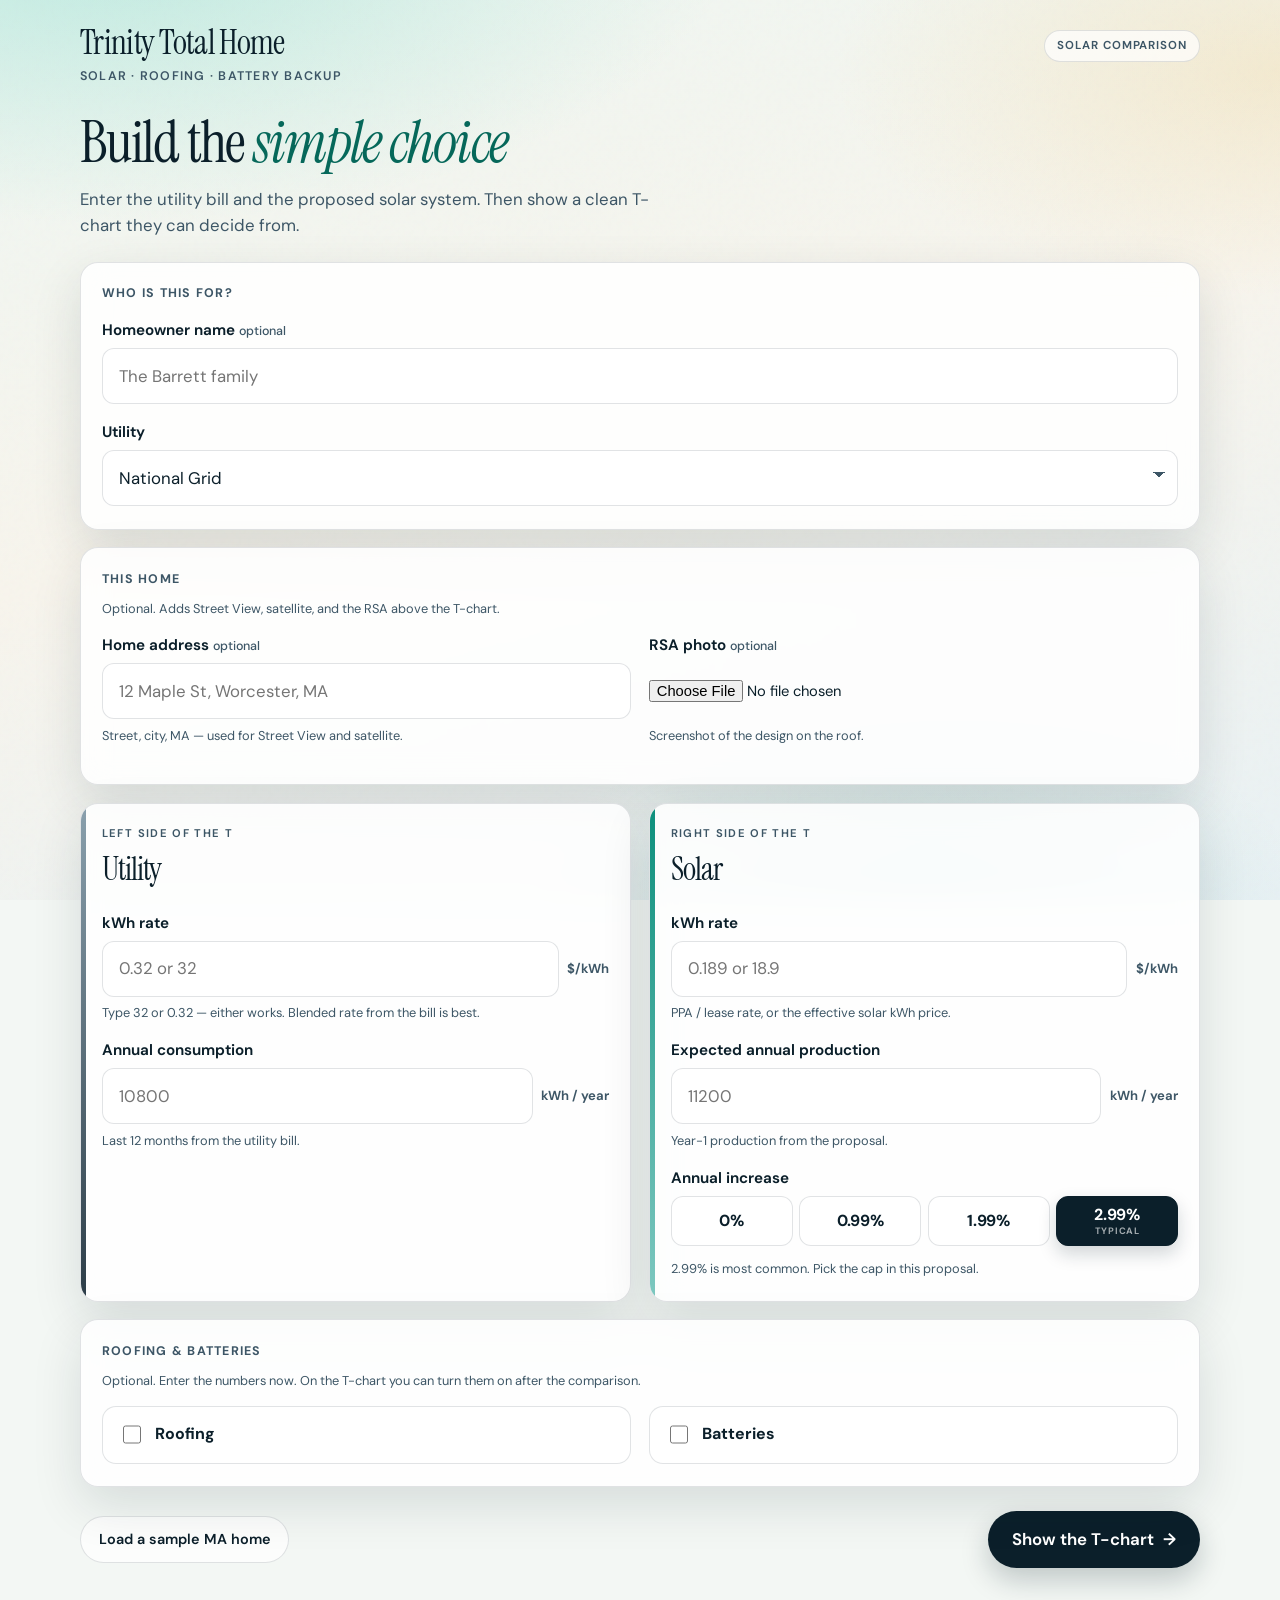
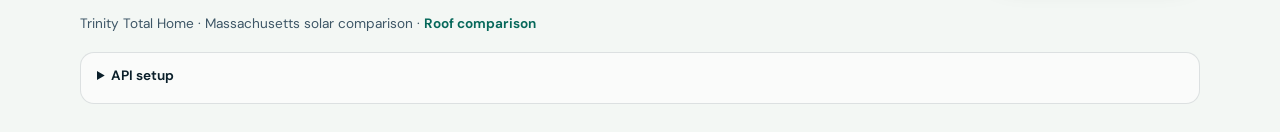
==== commit 79b38398: "Drop sales “close” language and snapshot home photos into shared T-chart links. Shared views now car" ====
--- a/index.html
+++ b/index.html
@@ -4,7 +4,7 @@
   <meta charset="UTF-8" />
   <meta name="viewport" content="width=device-width, initial-scale=1.0, viewport-fit=cover" />
   <meta name="apple-mobile-web-app-capable" content="yes" />
-  <meta name="apple-mobile-web-app-title" content="Trinity Close" />
+  <meta name="apple-mobile-web-app-title" content="Trinity Solar" />
   <meta http-equiv="Cache-Control" content="no-cache, no-store, must-revalidate" />
   <meta http-equiv="Pragma" content="no-cache" />
   <title>The Simple Choice | Trinity Total Home</title>
@@ -19,7 +19,7 @@
   </style>
   <script>
     // GitHub Pages caches HTML for 10 minutes. This shell always loads
-    // tchart-app.html with a unique query so the latest close is used.
+    // tchart-app.html with a unique query so the latest comparison is used.
     location.replace("tchart-app.html?t=" + Date.now() + location.hash);
   </script>
 </head>
